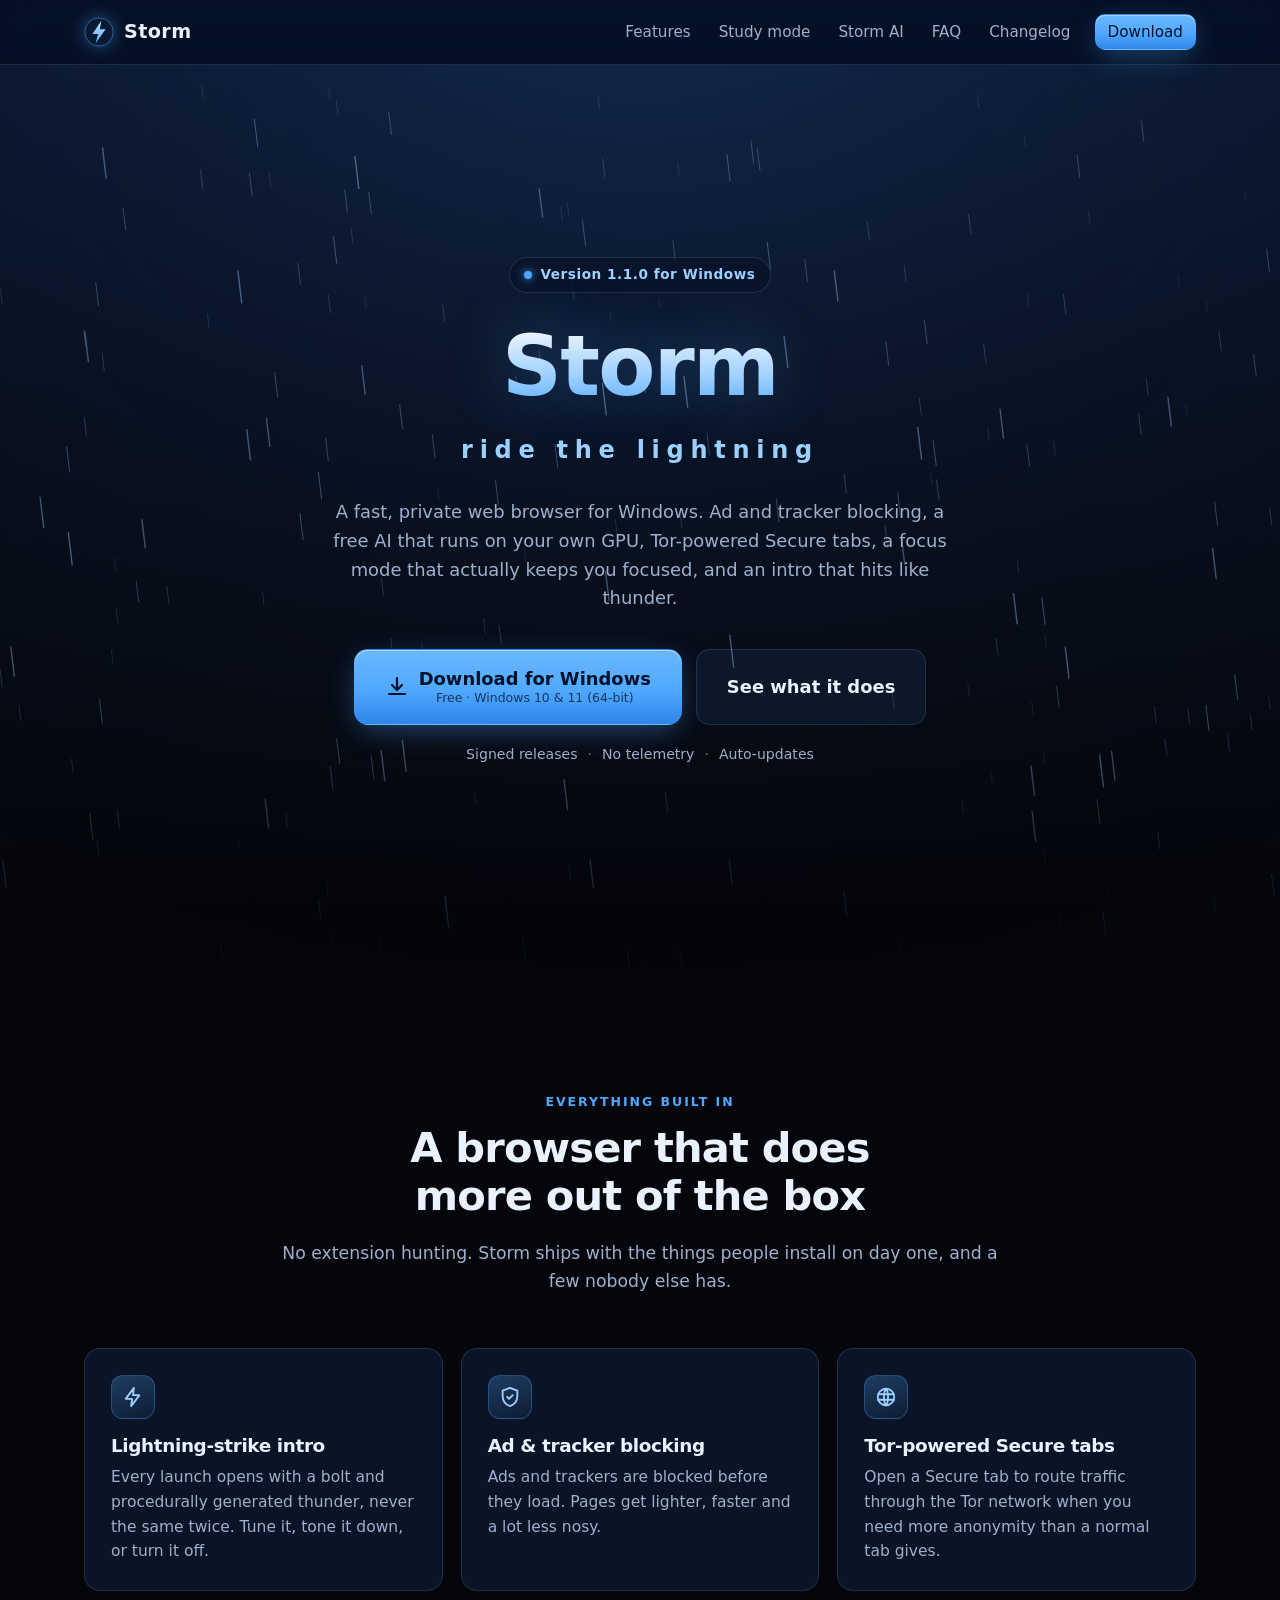
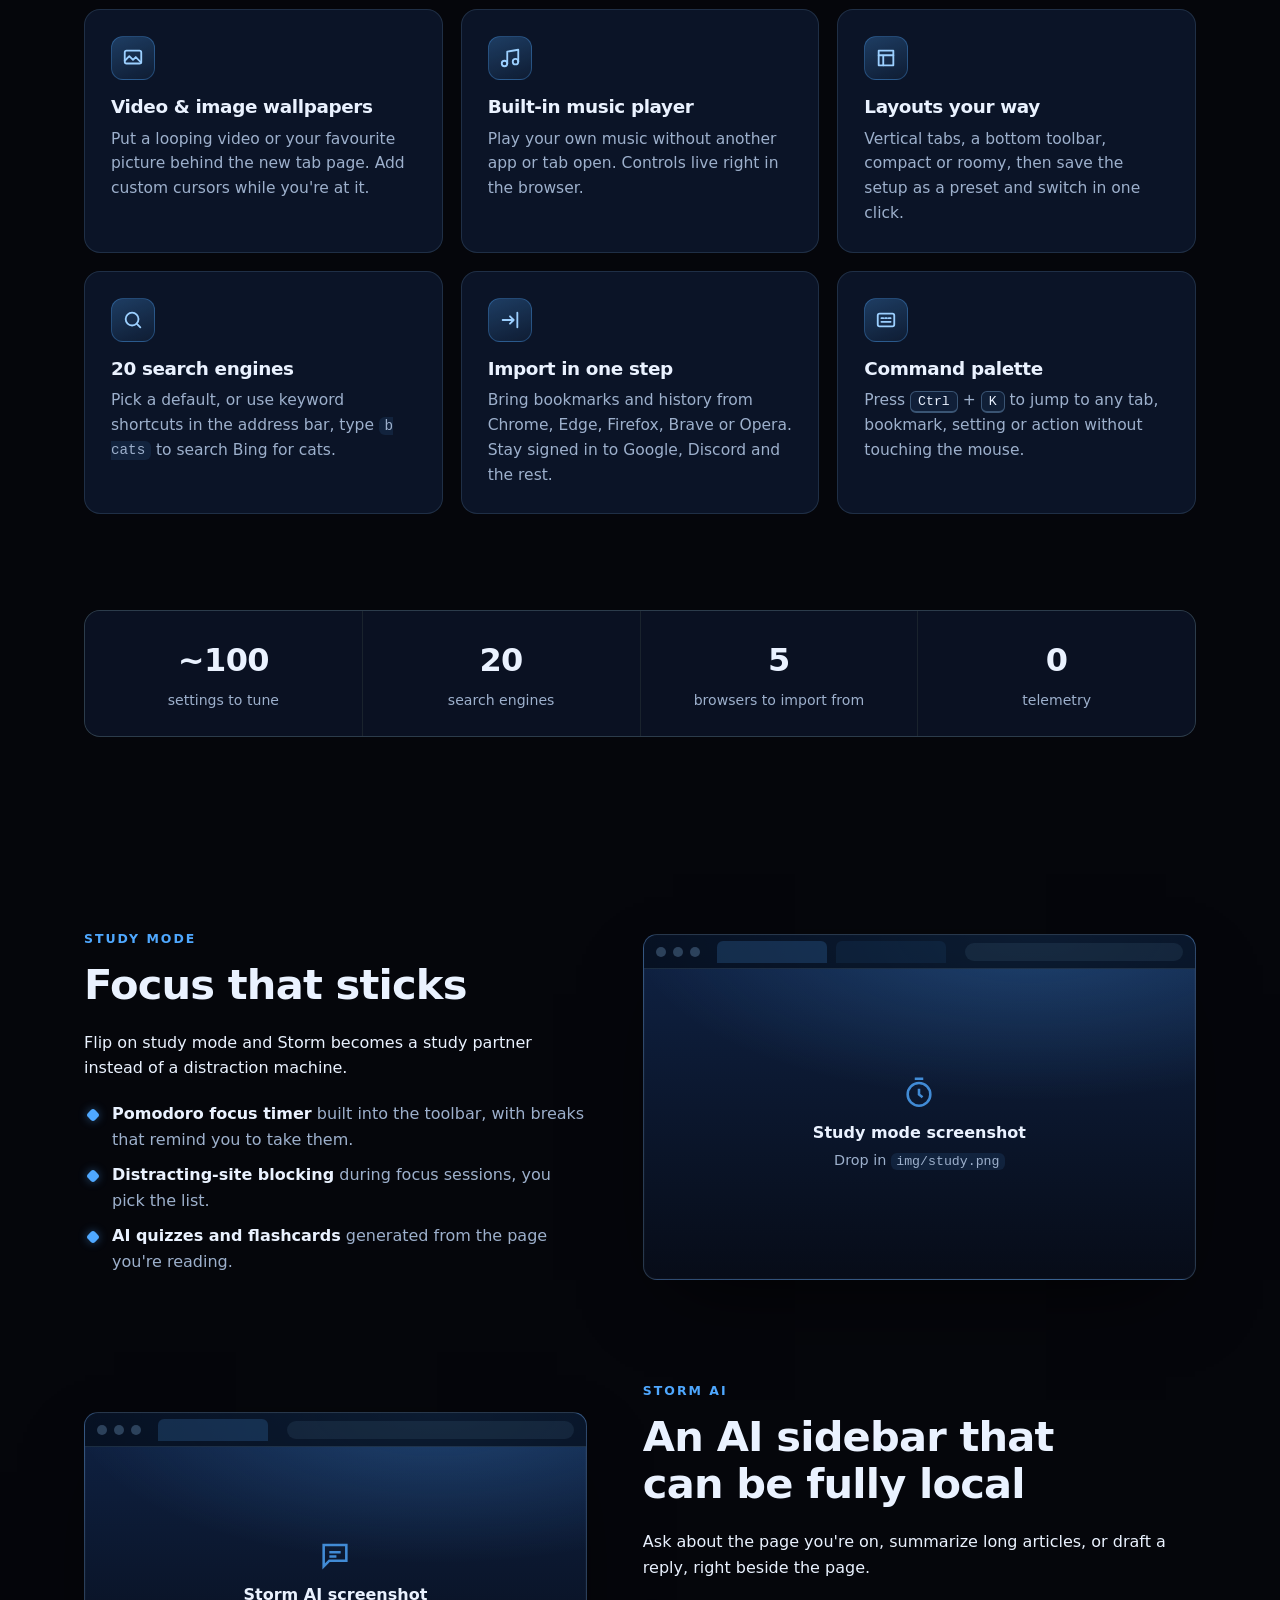
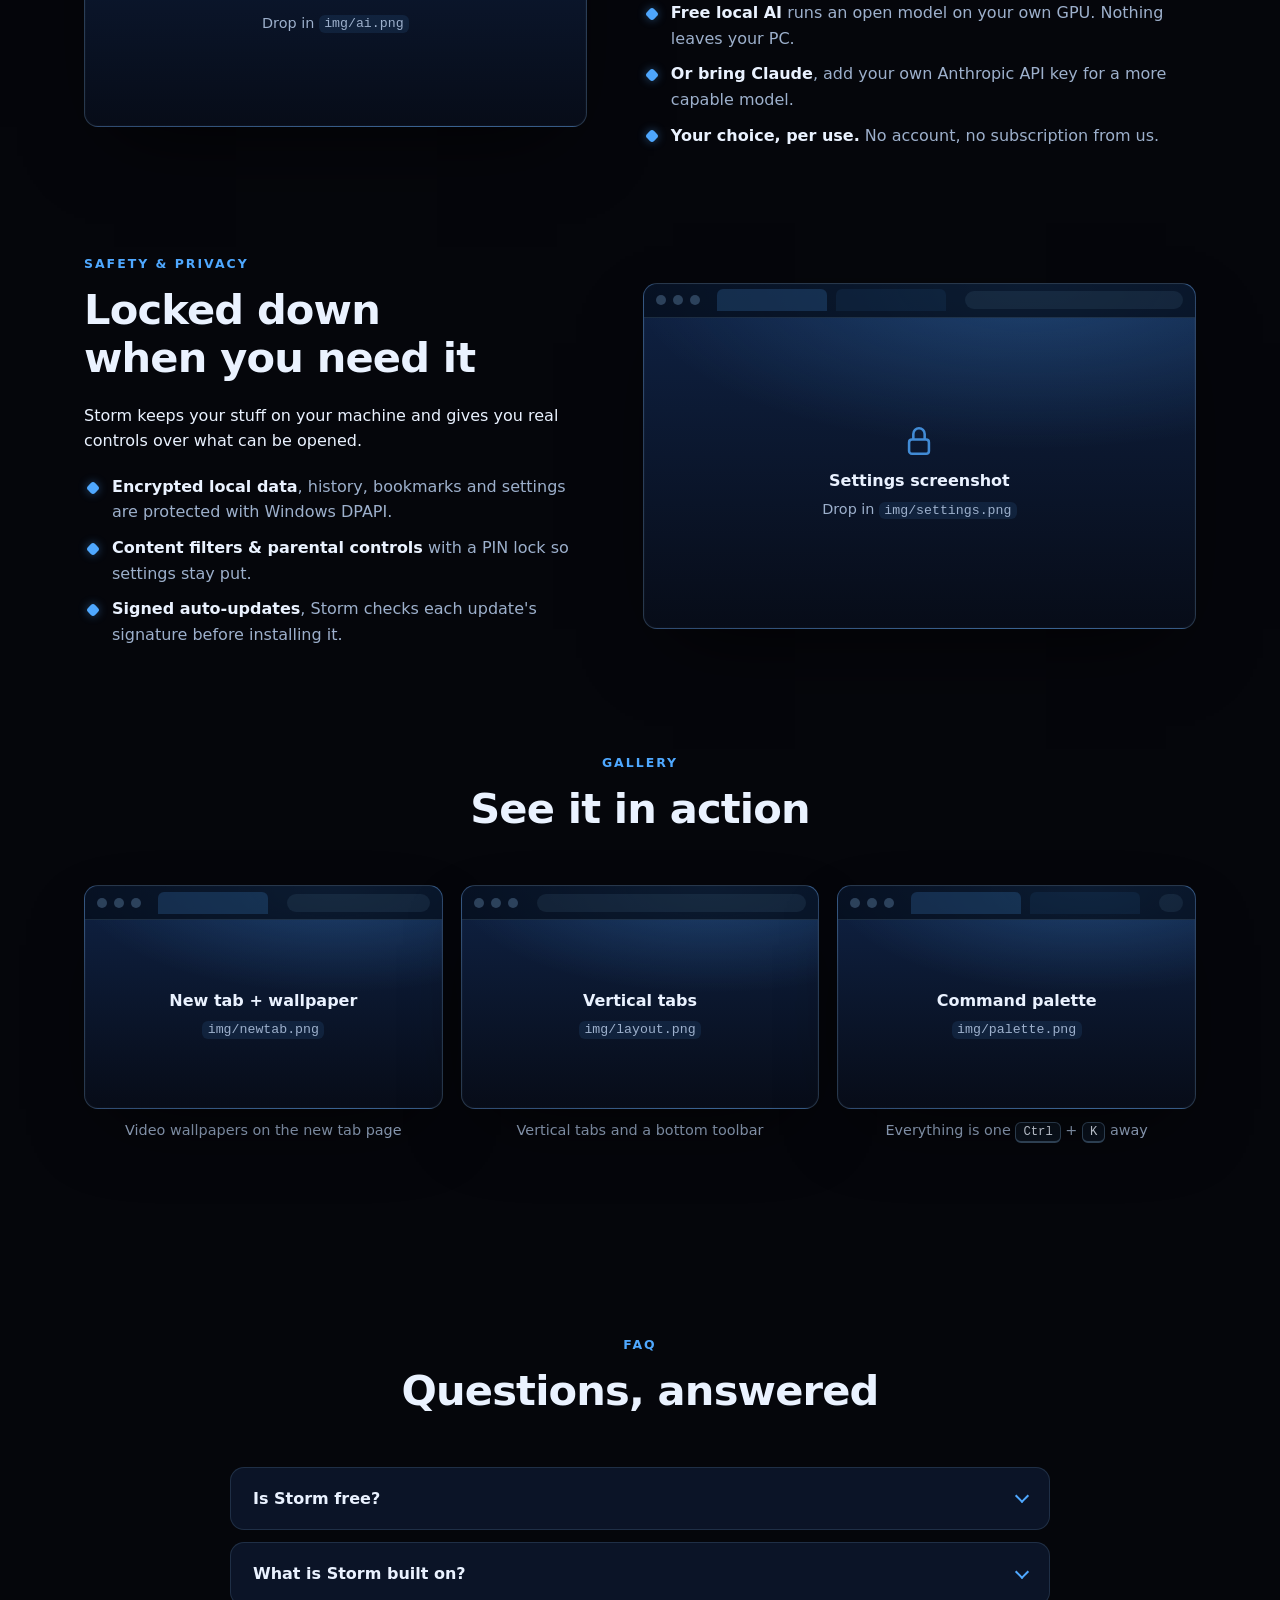
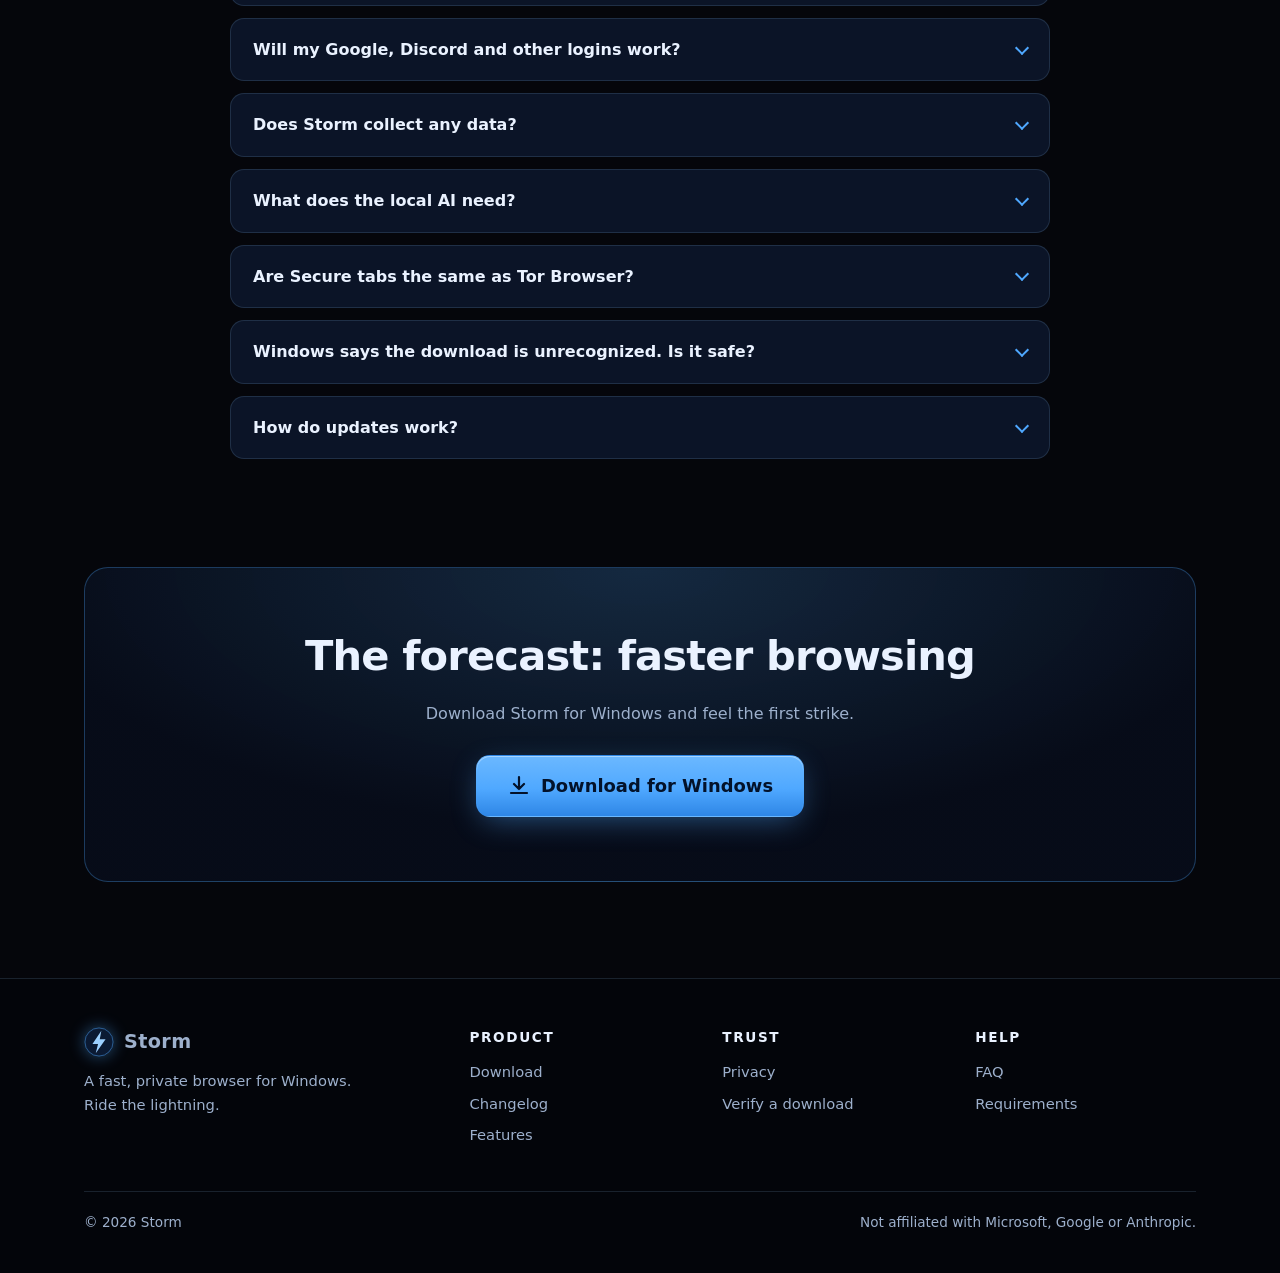
==== index.html @ b395bfc3 "Storm website, trailer and v1.1.0 update manifest" ====
<!doctype html>
<html lang="en">
<head>
  <meta charset="utf-8">
  <meta name="viewport" content="width=device-width, initial-scale=1">
  <title>Storm: ride the lightning</title>
  <meta name="description" content="Storm is a fast, private Windows web browser with built-in ad blocking, a local AI sidebar, study mode, Tor-powered Secure tabs and a lightning-strike intro.">
  <meta name="theme-color" content="#0B1A33">
  <meta property="og:title" content="Storm: ride the lightning">
  <meta property="og:description" content="A fast, private browser for Windows with ad blocking, local AI, study mode and Tor Secure tabs.">
  <meta property="og:type" content="website">
  <link rel="icon" href="favicon.svg" type="image/svg+xml">
  <link rel="stylesheet" href="style.css">
  <script src="config.js"></script>
  <script src="storm.js" defer></script>
</head>
<body>
<a class="skip" href="#main">Skip to content</a>

<header class="site-header">
  <div class="wrap">
    <a class="brand" href="index.html" aria-label="Storm home">
      <svg viewBox="0 0 32 32" aria-hidden="true"><defs><linearGradient id="lg" x1="0" y1="0" x2="0" y2="1"><stop offset="0" stop-color="#CFE8FF"/><stop offset="1" stop-color="#4FA8FF"/></linearGradient></defs><circle cx="16" cy="16" r="15" fill="#0B1A33" stroke="#4FA8FF" stroke-opacity=".5"/><path d="M18.5 4 9 18h6l-2.5 10L23 13h-6.2z" fill="url(#lg)"/></svg>
      Storm
    </a>
    <button class="nav-toggle" aria-label="Menu" aria-expanded="false" aria-controls="nav"><span></span></button>
    <nav class="nav" id="nav">
      <a href="#features">Features</a>
      <a href="#study">Study mode</a>
      <a href="#ai">Storm AI</a>
      <a href="#faq">FAQ</a>
      <a href="changelog.html">Changelog</a>
      <a class="btn btn-primary btn-sm" href="download.html">Download</a>
    </nav>
  </div>
</header>

<main id="main">
  <section class="hero" aria-labelledby="hero-title">
    <canvas id="sky" aria-hidden="true"></canvas>
    <div class="wrap hero-inner">
      <span class="eyebrow"><span class="dot"></span><span>Version <span data-version></span> for Windows</span></span>
      <h1 id="hero-title"><span class="bolt-text">Storm</span></h1>
      <p class="tagline">ride the lightning</p>
      <p class="lede">A fast, private web browser for Windows. Ad and tracker blocking, a free AI that runs on your own GPU, Tor-powered Secure tabs, a focus mode that actually keeps you focused, and an intro that hits like thunder.</p>
      <div class="hero-cta">
        <a class="btn btn-primary btn-lg" data-download href="download.html">
          <svg viewBox="0 0 24 24" fill="none" stroke="currentColor" stroke-width="2.2" stroke-linecap="round" stroke-linejoin="round" aria-hidden="true"><path d="M12 3v12m0 0 5-5m-5 5-5-5M4 19h16"/></svg>
          <span>Download for Windows<span class="btn-sub">Free · Windows 10 &amp; 11 (64-bit)</span></span>
        </a>
        <a class="btn btn-lg" href="#features">See what it does</a>
      </div>
      <p class="hero-meta"><span>Signed releases</span><span>No telemetry</span><span>Auto-updates</span></p>
    </div>
  </section>

  <section id="features" aria-labelledby="f-title">
    <div class="wrap">
      <div class="section-head reveal">
        <span class="kicker">Everything built in</span>
        <h2 id="f-title">A browser that does more out of the box</h2>
        <p>No extension hunting. Storm ships with the things people install on day one, and a few nobody else has.</p>
      </div>
      <div class="grid grid-3">
        <article class="card reveal">
          <div class="icon"><svg viewBox="0 0 24 24" fill="none" stroke="currentColor" stroke-width="2" stroke-linecap="round" stroke-linejoin="round"><path d="M13 2 4 14h7l-1 8 9-12h-7z"/></svg></div>
          <h3>Lightning-strike intro</h3>
          <p>Every launch opens with a bolt and procedurally generated thunder, never the same twice. Tune it, tone it down, or turn it off.</p>
        </article>
        <article class="card reveal">
          <div class="icon"><svg viewBox="0 0 24 24" fill="none" stroke="currentColor" stroke-width="2" stroke-linecap="round" stroke-linejoin="round"><path d="M12 2 4 5v6c0 5 3.4 9.3 8 11 4.6-1.7 8-6 8-11V5z"/><path d="m9 12 2 2 4-4"/></svg></div>
          <h3>Ad &amp; tracker blocking</h3>
          <p>Ads and trackers are blocked before they load. Pages get lighter, faster and a lot less nosy.</p>
        </article>
        <article class="card reveal">
          <div class="icon"><svg viewBox="0 0 24 24" fill="none" stroke="currentColor" stroke-width="2" stroke-linecap="round" stroke-linejoin="round"><circle cx="12" cy="12" r="9"/><path d="M12 3c3 3.2 3 14.8 0 18M12 3c-3 3.2-3 14.8 0 18M3.5 9h17M3.5 15h17"/></svg></div>
          <h3>Tor-powered Secure tabs</h3>
          <p>Open a Secure tab to route traffic through the Tor network when you need more anonymity than a normal tab gives.</p>
        </article>
        <article class="card reveal">
          <div class="icon"><svg viewBox="0 0 24 24" fill="none" stroke="currentColor" stroke-width="2" stroke-linecap="round" stroke-linejoin="round"><rect x="3" y="4" width="18" height="14" rx="2"/><path d="m3 15 5-5 4 4 3-3 6 6"/></svg></div>
          <h3>Video &amp; image wallpapers</h3>
          <p>Put a looping video or your favourite picture behind the new tab page. Add custom cursors while you're at it.</p>
        </article>
        <article class="card reveal">
          <div class="icon"><svg viewBox="0 0 24 24" fill="none" stroke="currentColor" stroke-width="2" stroke-linecap="round" stroke-linejoin="round"><path d="M9 18V5l12-2v13"/><circle cx="6" cy="18" r="3"/><circle cx="18" cy="16" r="3"/></svg></div>
          <h3>Built-in music player</h3>
          <p>Play your own music without another app or tab open. Controls live right in the browser.</p>
        </article>
        <article class="card reveal">
          <div class="icon"><svg viewBox="0 0 24 24" fill="none" stroke="currentColor" stroke-width="2" stroke-linecap="round" stroke-linejoin="round"><path d="M4 4h16v16H4z"/><path d="M4 9h16M9 9v11"/></svg></div>
          <h3>Layouts your way</h3>
          <p>Vertical tabs, a bottom toolbar, compact or roomy, then save the setup as a preset and switch in one click.</p>
        </article>
        <article class="card reveal">
          <div class="icon"><svg viewBox="0 0 24 24" fill="none" stroke="currentColor" stroke-width="2" stroke-linecap="round" stroke-linejoin="round"><circle cx="11" cy="11" r="7"/><path d="m20 20-3.5-3.5"/></svg></div>
          <h3>20 search engines</h3>
          <p>Pick a default, or use keyword shortcuts in the address bar, type <code>b cats</code> to search Bing for cats.</p>
        </article>
        <article class="card reveal">
          <div class="icon"><svg viewBox="0 0 24 24" fill="none" stroke="currentColor" stroke-width="2" stroke-linecap="round" stroke-linejoin="round"><path d="M4 12h12m0 0-4-4m4 4-4 4"/><path d="M20 4v16"/></svg></div>
          <h3>Import in one step</h3>
          <p>Bring bookmarks and history from Chrome, Edge, Firefox, Brave or Opera. Stay signed in to Google, Discord and the rest.</p>
        </article>
        <article class="card reveal">
          <div class="icon"><svg viewBox="0 0 24 24" fill="none" stroke="currentColor" stroke-width="2" stroke-linecap="round" stroke-linejoin="round"><rect x="3" y="5" width="18" height="14" rx="2"/><path d="M7 10h2M11 10h2M15 10h2M7 14h10"/></svg></div>
          <h3>Command palette</h3>
          <p>Press <kbd>Ctrl</kbd> + <kbd>K</kbd> to jump to any tab, bookmark, setting or action without touching the mouse.</p>
        </article>
      </div>
    </div>
  </section>

  <section aria-label="Storm at a glance" style="padding-top:0">
    <div class="wrap">
      <div class="stats reveal">
        <div><b>~100</b><span>settings to tune</span></div>
        <div><b>20</b><span>search engines</span></div>
        <div><b>5</b><span>browsers to import from</span></div>
        <div><b>0</b><span>telemetry</span></div>
      </div>
    </div>
  </section>

  <section id="study" aria-labelledby="s-title">
    <div class="wrap">
      <div class="spot reveal">
        <div class="spot-text">
          <span class="kicker">Study mode</span>
          <h2 id="s-title">Focus that sticks</h2>
          <p>Flip on study mode and Storm becomes a study partner instead of a distraction machine.</p>
          <ul>
            <li><strong>Pomodoro focus timer</strong> built into the toolbar, with breaks that remind you to take them.</li>
            <li><strong>Distracting-site blocking</strong> during focus sessions, you pick the list.</li>
            <li><strong>AI quizzes and flashcards</strong> generated from the page you're reading.</li>
          </ul>
        </div>
        <div class="shot" role="img" aria-label="Screenshot placeholder: study mode">
          <div class="chrome"><i></i><i></i><i></i><span class="tab"></span><span class="tab"></span><span class="url"></span></div>
          <div class="label"><div><svg viewBox="0 0 24 24" fill="none" stroke="currentColor" stroke-width="1.8"><circle cx="12" cy="13" r="8"/><path d="M12 9v4l2.5 2M9 2h6"/></svg><strong>Study mode screenshot</strong>Drop in <code>img/study.png</code></div></div>
        </div>
      </div>

      <div class="spot flip reveal" id="ai">
        <div class="spot-text">
          <span class="kicker">Storm AI</span>
          <h2>An AI sidebar that can be fully local</h2>
          <p>Ask about the page you're on, summarize long articles, or draft a reply, right beside the page.</p>
          <ul>
            <li><strong>Free local AI</strong> runs an open model on your own GPU. Nothing leaves your PC.</li>
            <li><strong>Or bring Claude</strong>, add your own Anthropic API key for a more capable model.</li>
            <li><strong>Your choice, per use.</strong> No account, no subscription from us.</li>
          </ul>
        </div>
        <div class="shot" role="img" aria-label="Screenshot placeholder: Storm AI sidebar">
          <div class="chrome"><i></i><i></i><i></i><span class="tab"></span><span class="url"></span></div>
          <div class="label"><div><svg viewBox="0 0 24 24" fill="none" stroke="currentColor" stroke-width="1.8"><path d="M4 5h16v11H8l-4 4z"/><path d="M8 10h8M8 13h5"/></svg><strong>Storm AI screenshot</strong>Drop in <code>img/ai.png</code></div></div>
        </div>
      </div>

      <div class="spot reveal">
        <div class="spot-text">
          <span class="kicker">Safety &amp; privacy</span>
          <h2>Locked down when you need it</h2>
          <p>Storm keeps your stuff on your machine and gives you real controls over what can be opened.</p>
          <ul>
            <li><strong>Encrypted local data</strong>, history, bookmarks and settings are protected with Windows DPAPI.</li>
            <li><strong>Content filters &amp; parental controls</strong> with a PIN lock so settings stay put.</li>
            <li><strong>Signed auto-updates</strong>, Storm checks each update's signature before installing it.</li>
          </ul>
        </div>
        <div class="shot" role="img" aria-label="Screenshot placeholder: settings">
          <div class="chrome"><i></i><i></i><i></i><span class="tab"></span><span class="tab"></span><span class="url"></span></div>
          <div class="label"><div><svg viewBox="0 0 24 24" fill="none" stroke="currentColor" stroke-width="1.8"><rect x="5" y="11" width="14" height="10" rx="2"/><path d="M8 11V7a4 4 0 0 1 8 0v4"/></svg><strong>Settings screenshot</strong>Drop in <code>img/settings.png</code></div></div>
        </div>
      </div>
    </div>
  </section>

  <section id="screenshots" aria-labelledby="g-title" style="padding-top:0">
    <div class="wrap">
      <div class="section-head reveal">
        <span class="kicker">Gallery</span>
        <h2 id="g-title">See it in action</h2>
      </div>
      <div class="gallery reveal">
        <figure>
          <div class="shot" role="img" aria-label="Screenshot placeholder: new tab with wallpaper"><div class="chrome"><i></i><i></i><i></i><span class="tab"></span><span class="url"></span></div><div class="label"><div><strong>New tab + wallpaper</strong><code>img/newtab.png</code></div></div></div>
          <figcaption>Video wallpapers on the new tab page</figcaption>
        </figure>
        <figure>
          <div class="shot" role="img" aria-label="Screenshot placeholder: vertical tabs layout"><div class="chrome"><i></i><i></i><i></i><span class="url"></span></div><div class="label"><div><strong>Vertical tabs</strong><code>img/layout.png</code></div></div></div>
          <figcaption>Vertical tabs and a bottom toolbar</figcaption>
        </figure>
        <figure>
          <div class="shot" role="img" aria-label="Screenshot placeholder: command palette"><div class="chrome"><i></i><i></i><i></i><span class="tab"></span><span class="tab"></span><span class="url"></span></div><div class="label"><div><strong>Command palette</strong><code>img/palette.png</code></div></div></div>
          <figcaption>Everything is one <kbd>Ctrl</kbd> + <kbd>K</kbd> away</figcaption>
        </figure>
      </div>
    </div>
  </section>

  <section id="faq" aria-labelledby="q-title">
    <div class="wrap">
      <div class="section-head reveal">
        <span class="kicker">FAQ</span>
        <h2 id="q-title">Questions, answered</h2>
      </div>
      <div class="faq">
        <details>
          <summary>Is Storm free?</summary>
          <div><p>Yes. Storm is free to download and use. The local AI is free too. If you choose to use Claude in the AI sidebar, you add your own Anthropic API key and Anthropic bills you directly for what you use.</p></div>
        </details>
        <details>
          <summary>What is Storm built on?</summary>
          <div><p>Storm uses Microsoft Edge WebView2, the same Chromium engine as Edge, so websites work the way you expect. The browser around it (tabs, AI, study mode, blocking, layouts) is Storm's own.</p></div>
        </details>
        <details>
          <summary>Will my Google, Discord and other logins work?</summary>
          <div><p>Yes. Storm keeps you signed in between sessions like any modern browser. You can also import bookmarks and history from Chrome, Edge, Firefox, Brave or Opera on first run.</p></div>
        </details>
        <details>
          <summary>Does Storm collect any data?</summary>
          <div><p>No telemetry. Your history, bookmarks and settings stay on your PC, encrypted with Windows DPAPI. Read the full <a href="privacy.html">privacy page</a> for exactly what goes where.</p></div>
        </details>
        <details>
          <summary>What does the local AI need?</summary>
          <div><p>A reasonably modern graphics card. The local model runs on your GPU, so a stronger GPU means faster answers. No GPU? You can use Claude with your own API key instead, or just leave the AI off.</p></div>
        </details>
        <details>
          <summary>Are Secure tabs the same as Tor Browser?</summary>
          <div><p>Secure tabs route traffic through the Tor network, which hides your IP address from the sites you visit. They're a convenient extra layer, not a replacement for Tor Browser's full hardening if you face serious threats.</p></div>
        </details>
        <details>
          <summary>Windows says the download is unrecognized. Is it safe?</summary>
          <div><p>Releases are signed. New software can still trigger a SmartScreen notice until it builds reputation. You can check the file's SHA-256 checksum against the one on the <a href="download.html">download page</a> before running it.</p></div>
        </details>
        <details>
          <summary>How do updates work?</summary>
          <div><p>Storm checks for updates on its own, verifies the update's signature, and installs it. See what changed on the <a href="changelog.html">changelog</a>.</p></div>
        </details>
      </div>
    </div>
  </section>

  <section aria-label="Download Storm" style="padding-top:0">
    <div class="wrap">
      <div class="cta-band reveal">
        <h2>The forecast: faster browsing</h2>
        <p>Download Storm for Windows and feel the first strike.</p>
        <a class="btn btn-primary btn-lg" data-download href="download.html">
          <svg viewBox="0 0 24 24" fill="none" stroke="currentColor" stroke-width="2.2" stroke-linecap="round" stroke-linejoin="round" aria-hidden="true"><path d="M12 3v12m0 0 5-5m-5 5-5-5M4 19h16"/></svg>
          Download for Windows
        </a>
      </div>
    </div>
  </section>
</main>

<footer class="site-footer">
  <div class="wrap">
    <div class="foot-grid">
      <div>
        <a class="brand" href="index.html"><svg viewBox="0 0 32 32" aria-hidden="true"><circle cx="16" cy="16" r="15" fill="#0B1A33" stroke="#4FA8FF" stroke-opacity=".5"/><path d="M18.5 4 9 18h6l-2.5 10L23 13h-6.2z" fill="#9CD0FF"/></svg>Storm</a>
        <p style="margin-top:12px">A fast, private browser for Windows.<br>Ride the lightning.</p>
      </div>
      <div><h4>Product</h4><ul><li><a href="download.html">Download</a></li><li><a href="changelog.html">Changelog</a></li><li><a href="index.html#features">Features</a></li></ul></div>
      <div><h4>Trust</h4><ul><li><a href="privacy.html">Privacy</a></li><li><a href="download.html#verify">Verify a download</a></li></ul></div>
      <div><h4>Help</h4><ul><li><a href="index.html#faq">FAQ</a></li><li><a href="download.html#requirements">Requirements</a></li></ul></div>
    </div>
    <div class="foot-bottom"><span>© <span id="year">2026</span> Storm</span><span>Not affiliated with Microsoft, Google or Anthropic.</span></div>
  </div>
</footer>
</body>
</html>
---- style.css ----
/* Storm — release site styles */
:root {
  --accent: #4FA8FF;
  --accent-2: #9CD0FF;
  --accent-glow: rgba(79, 168, 255, 0.45);
  --bg-top: #0B1A33;
  --bg-bottom: #05060B;
  --text: #EAF2FF;
  --muted: #9DB0CC;
  --line: rgba(156, 208, 255, 0.14);
  --card: rgba(18, 34, 64, 0.55);
  --card-hover: rgba(26, 48, 88, 0.7);
  --radius: 16px;
  --maxw: 1160px;
  --font: "Inter", system-ui, -apple-system, "Segoe UI", Roboto, sans-serif;
  --mono: ui-monospace, "Cascadia Code", Consolas, monospace;
  color-scheme: dark;
}

*, *::before, *::after { box-sizing: border-box; }

html { scroll-behavior: smooth; }

body {
  margin: 0;
  min-height: 100vh;
  font-family: var(--font);
  font-size: 16px;
  line-height: 1.6;
  color: var(--text);
  background: var(--bg-bottom);
  background-image: linear-gradient(180deg, var(--bg-top) 0%, #08101F 45%, var(--bg-bottom) 100%);
  background-attachment: fixed;
  overflow-x: hidden;
  -webkit-font-smoothing: antialiased;
}

img, svg, canvas { max-width: 100%; display: block; }
a { color: var(--accent); text-decoration: none; }
a:hover { color: var(--accent-2); text-decoration: underline; }
h1, h2, h3 { line-height: 1.15; margin: 0 0 .5em; letter-spacing: -0.02em; text-wrap: balance; }
[id] { scroll-margin-top: 80px; }
h1 { font-size: clamp(2.6rem, 7vw, 5.2rem); font-weight: 800; }
h2 { font-size: clamp(1.8rem, 4vw, 2.6rem); font-weight: 750; }
h3 { font-size: 1.15rem; font-weight: 650; }
p { margin: 0 0 1em; }
code, .mono { font-family: var(--mono); font-size: .92em; }
code { background: rgba(79,168,255,.1); padding: .1em .4em; border-radius: 6px; }

.wrap { width: 100%; max-width: var(--maxw); margin: 0 auto; padding: 0 24px; }
@media (max-width: 600px) { .wrap { padding: 0 16px; } }

.skip { position: absolute; left: -999px; top: 8px; background: var(--accent); color: #031023; padding: 8px 14px; border-radius: 8px; z-index: 100; }
.skip:focus { left: 8px; }

:focus-visible { outline: 2px solid var(--accent); outline-offset: 3px; border-radius: 6px; }

/* ---------- Header ---------- */
.site-header {
  position: sticky; top: 0; z-index: 50;
  backdrop-filter: blur(14px) saturate(140%);
  -webkit-backdrop-filter: blur(14px) saturate(140%);
  background: rgba(6, 12, 26, 0.62);
  border-bottom: 1px solid var(--line);
}
.site-header .wrap { display: flex; align-items: center; gap: 24px; height: 64px; }
.brand { display: flex; align-items: center; gap: 10px; color: var(--text); font-weight: 800; font-size: 1.2rem; letter-spacing: .02em; }
.brand:hover { text-decoration: none; color: var(--text); }
.brand svg { width: 30px; height: 30px; filter: drop-shadow(0 0 8px var(--accent-glow)); }
.nav { display: flex; gap: 4px; margin-left: auto; align-items: center; }
.nav a { color: var(--muted); padding: 8px 12px; border-radius: 10px; font-weight: 500; font-size: .95rem; }
.nav a:hover, .nav a[aria-current="page"] { color: var(--text); background: rgba(79,168,255,.1); text-decoration: none; }
.nav .btn { margin-left: 8px; }
.nav a.btn-primary, .nav a.btn-primary:hover, .nav a.btn-primary[aria-current] { color: #03122A; background: linear-gradient(180deg, #6BB8FF, var(--accent) 55%, #2E86E6); }
.nav a.btn-primary:hover { background: linear-gradient(180deg, #84C5FF, #5AB0FF 55%, #3A90EE); }
.nav-toggle { display: none; margin-left: auto; background: none; border: 1px solid var(--line); color: var(--text); border-radius: 10px; width: 42px; height: 42px; cursor: pointer; }
.nav-toggle span, .nav-toggle span::before, .nav-toggle span::after { display: block; width: 18px; height: 2px; background: currentColor; margin: 0 auto; position: relative; border-radius: 2px; }
.nav-toggle span::before, .nav-toggle span::after { content: ""; position: absolute; left: 0; }
.nav-toggle span::before { top: -6px; }
.nav-toggle span::after { top: 6px; }

@media (max-width: 820px) {
  .nav-toggle { display: block; }
  .nav {
    position: absolute; top: 64px; left: 0; right: 0;
    flex-direction: column; align-items: stretch; gap: 2px;
    padding: 12px 16px 18px;
    background: #060C1A;
    box-shadow: 0 20px 40px rgba(0,0,0,.5);
    border-bottom: 1px solid var(--line);
    display: none;
  }
  .nav.open { display: flex; }
  .nav a { padding: 12px; }
  .nav .btn { margin: 8px 0 0; justify-content: center; }
}

/* ---------- Buttons ---------- */
.btn {
  display: inline-flex; align-items: center; gap: 10px;
  padding: 12px 20px; border-radius: 12px;
  font-weight: 650; font-size: 1rem; line-height: 1.2;
  border: 1px solid var(--line); color: var(--text);
  background: rgba(79,168,255,.08);
  cursor: pointer; transition: transform .15s ease, box-shadow .2s ease, background .2s ease;
}
.btn:hover { text-decoration: none; color: var(--text); background: rgba(79,168,255,.16); transform: translateY(-1px); }
.btn-primary {
  background: linear-gradient(180deg, #6BB8FF, var(--accent) 55%, #2E86E6);
  color: #03122A; border-color: transparent;
  box-shadow: 0 8px 30px -6px var(--accent-glow), inset 0 1px 0 rgba(255,255,255,.4);
}
.btn-primary:hover { color: #03122A; background: linear-gradient(180deg, #84C5FF, #5AB0FF 55%, #3A90EE); box-shadow: 0 12px 40px -6px rgba(79,168,255,.65), inset 0 1px 0 rgba(255,255,255,.5); }
.btn-lg { padding: 18px 30px; font-size: 1.12rem; border-radius: 14px; }
.btn-sm { padding: 8px 14px; font-size: .9rem; border-radius: 10px; }
.btn svg { width: 20px; height: 20px; flex: none; }
.btn-lg svg { width: 24px; height: 24px; }
.btn-sub { display: block; font-weight: 500; font-size: .78rem; opacity: .75; margin-top: 2px; }

/* ---------- Hero ---------- */
.hero { position: relative; min-height: min(92vh, 860px); display: flex; align-items: center; overflow: hidden; isolation: isolate; }
.hero canvas#sky { position: absolute; inset: 0; width: 100%; height: 100%; z-index: -1; -webkit-mask-image: linear-gradient(180deg, #000 70%, transparent); mask-image: linear-gradient(180deg, #000 70%, transparent); }
.hero::after { content: ""; position: absolute; inset: auto 0 0 0; height: 200px; background: linear-gradient(180deg, transparent, var(--bg-bottom) 95%); z-index: -1; pointer-events: none; opacity: .0; }
.hero-inner { padding: 96px 0 120px; text-align: center; }
.eyebrow { display: inline-flex; align-items: center; gap: 8px; padding: 6px 14px; border-radius: 999px; border: 1px solid var(--line); background: rgba(8, 18, 38, .6); color: var(--accent-2); font-size: .85rem; font-weight: 600; letter-spacing: .04em; margin-bottom: 26px; }
.eyebrow .dot { width: 8px; height: 8px; border-radius: 50%; background: var(--accent); box-shadow: 0 0 10px var(--accent); }
.hero h1 { margin-bottom: .2em; text-shadow: 0 0 60px rgba(79,168,255,.35); }
.hero h1 .bolt-text { background: linear-gradient(180deg, #FFFFFF 10%, #A9D6FF 60%, var(--accent)); -webkit-background-clip: text; background-clip: text; color: transparent; }
.tagline { font-size: clamp(1.1rem, 2.6vw, 1.5rem); color: var(--accent-2); font-weight: 600; letter-spacing: .28em; text-transform: lowercase; margin-bottom: 1.2em; }
.hero .lede { max-width: 640px; margin: 0 auto 36px; color: var(--muted); font-size: 1.12rem; }
.hero-cta { display: flex; gap: 14px; justify-content: center; flex-wrap: wrap; }
.hero-meta { margin-top: 18px; font-size: .88rem; color: var(--muted); }
.hero-meta span + span::before { content: "·"; margin: 0 10px; opacity: .6; }

/* ---------- Sections ---------- */
section { padding: 96px 0; position: relative; }
@media (max-width: 600px) { section { padding: 64px 0; } }
.section-head { max-width: 720px; margin: 0 auto 52px; text-align: center; }
.section-head p { color: var(--muted); font-size: 1.08rem; }
.kicker { display: block; color: var(--accent); font-weight: 700; letter-spacing: .16em; text-transform: uppercase; font-size: .78rem; margin-bottom: 12px; }

.grid { display: grid; gap: 18px; }
.grid-3 { grid-template-columns: repeat(3, minmax(0, 1fr)); }
.grid-2 { grid-template-columns: repeat(2, minmax(0, 1fr)); }
@media (max-width: 960px) { .grid-3 { grid-template-columns: repeat(2, minmax(0, 1fr)); } }
@media (max-width: 640px) { .grid-3, .grid-2 { grid-template-columns: 1fr; } }

.card {
  background: var(--card);
  border: 1px solid var(--line);
  border-radius: var(--radius);
  padding: 26px;
  transition: background .2s ease, border-color .2s ease, transform .2s ease;
}
.card:hover { background: var(--card-hover); border-color: rgba(156,208,255,.28); }
.card p { color: var(--muted); margin: 0; font-size: .97rem; }
.card .icon { width: 44px; height: 44px; border-radius: 12px; display: grid; place-items: center; margin-bottom: 16px; background: linear-gradient(160deg, rgba(79,168,255,.28), rgba(79,168,255,.06)); border: 1px solid rgba(79,168,255,.3); color: var(--accent-2); }
.card .icon svg { width: 22px; height: 22px; }

/* Feature spotlight rows */
.spot { display: grid; grid-template-columns: 1fr 1.1fr; gap: 56px; align-items: center; margin-bottom: 96px; }
.spot:last-child { margin-bottom: 0; }
.spot.flip .spot-text { order: 2; }
.spot-text ul { list-style: none; padding: 0; margin: 20px 0 0; }
.spot-text li { position: relative; padding-left: 28px; margin-bottom: 10px; color: var(--muted); }
.spot-text li::before { content: ""; position: absolute; left: 4px; top: .55em; width: 10px; height: 10px; border-radius: 3px; transform: rotate(45deg); background: var(--accent); box-shadow: 0 0 10px var(--accent-glow); }
.spot-text li strong { color: var(--text); font-weight: 600; }
@media (max-width: 860px) {
  .spot { grid-template-columns: 1fr; gap: 28px; margin-bottom: 72px; }
  .spot.flip .spot-text { order: 0; }
}

/* Screenshot placeholders */
.shot {
  position: relative; aspect-ratio: 16 / 10; border-radius: 14px; overflow: hidden;
  border: 1px solid rgba(156,208,255,.22);
  background:
    radial-gradient(120% 80% at 70% 0%, rgba(79,168,255,.25), transparent 60%),
    linear-gradient(180deg, #0F2244, #070C18);
  box-shadow: 0 30px 80px -30px rgba(0,0,0,.8), 0 0 0 1px rgba(255,255,255,.02) inset;
}
.shot .chrome { height: 34px; display: flex; align-items: center; gap: 7px; padding: 0 12px; background: rgba(4,10,22,.7); border-bottom: 1px solid var(--line); }
.shot .chrome i { width: 10px; height: 10px; border-radius: 50%; background: rgba(156,208,255,.25); }
.shot .chrome .tab { margin-left: 10px; height: 22px; width: 110px; border-radius: 6px 6px 0 0; background: rgba(79,168,255,.18); }
.shot .chrome .tab + .tab { margin-left: 2px; background: rgba(79,168,255,.07); }
.shot .chrome .url { flex: 1; margin-left: 12px; height: 18px; border-radius: 9px; background: rgba(156,208,255,.08); }
.shot .label { position: absolute; inset: 34px 0 0; display: grid; place-items: center; text-align: center; color: var(--muted); font-size: .9rem; padding: 16px; }
.shot .label strong { display: block; color: var(--text); font-size: 1rem; margin-bottom: 4px; }
.shot .label svg { width: 34px; height: 34px; margin: 0 auto 10px; color: var(--accent); opacity: .8; }
.gallery { display: grid; grid-template-columns: repeat(3, minmax(0, 1fr)); gap: 18px; }
.gallery figure { margin: 0; }
.gallery figcaption { margin-top: 10px; font-size: .9rem; color: var(--muted); text-align: center; }
@media (max-width: 860px) { .gallery { grid-template-columns: 1fr; } }

/* Stats strip */
.stats { display: grid; grid-template-columns: repeat(4, minmax(0,1fr)); gap: 1px; background: var(--line); border: 1px solid var(--line); border-radius: var(--radius); overflow: hidden; }
.stats div { background: rgba(8, 16, 34, .9); padding: 24px 18px; text-align: center; }
.stats b { display: block; font-size: 2rem; font-weight: 800; color: var(--text); letter-spacing: -0.02em; }
.stats span { color: var(--muted); font-size: .88rem; }
@media (max-width: 640px) { .stats { grid-template-columns: repeat(2, minmax(0,1fr)); } }

/* Keyboard chip */
kbd { font-family: var(--mono); font-size: .85em; padding: 2px 7px; border-radius: 6px; border: 1px solid rgba(156,208,255,.3); border-bottom-width: 2px; background: rgba(79,168,255,.08); color: var(--text); white-space: nowrap; }

/* FAQ */
.faq { max-width: 820px; margin: 0 auto; }
.faq details { border: 1px solid var(--line); border-radius: 14px; background: var(--card); margin-bottom: 12px; overflow: hidden; }
.faq summary { cursor: pointer; list-style: none; padding: 18px 54px 18px 22px; font-weight: 600; position: relative; }
.faq summary::-webkit-details-marker { display: none; }
.faq summary::after { content: ""; position: absolute; right: 22px; top: 50%; width: 10px; height: 10px; border-right: 2px solid var(--accent); border-bottom: 2px solid var(--accent); transform: translateY(-70%) rotate(45deg); transition: transform .2s ease; }
.faq details[open] summary::after { transform: translateY(-30%) rotate(-135deg); }
.faq details > div { padding: 0 22px 18px; color: var(--muted); }
.faq details > div p:last-child { margin: 0; }

/* CTA band */
.cta-band { text-align: center; border: 1px solid rgba(79,168,255,.3); border-radius: 24px; padding: 64px 24px; background: radial-gradient(80% 120% at 50% 0%, rgba(79,168,255,.22), rgba(8,16,34,.6) 70%); }
.cta-band p { color: var(--muted); max-width: 560px; margin: 0 auto 28px; }
@media (max-width: 600px) { .cta-band { padding: 44px 18px; } }

/* ---------- Inner pages ---------- */
.page-hero { padding: 80px 0 40px; text-align: center; position: relative; overflow: hidden; }
.page-hero h1 { font-size: clamp(2.2rem, 5.5vw, 3.6rem); }
.page-hero p { color: var(--muted); max-width: 640px; margin: 0 auto; font-size: 1.1rem; }
.page-hero canvas { position: absolute; inset: 0; width: 100%; height: 100%; z-index: -1; opacity: .7; -webkit-mask-image: linear-gradient(180deg, #000 55%, transparent); mask-image: linear-gradient(180deg, #000 55%, transparent); }
.page-hero { isolation: isolate; }
.content { padding: 40px 0 96px; }
.prose { max-width: 760px; margin: 0 auto; }
.prose h2 { font-size: 1.5rem; margin-top: 2.2em; padding-top: .2em; }
.prose h2:first-child { margin-top: 0; }
.prose p, .prose li { color: #C8D6EC; }
.prose ul { padding-left: 1.3em; }
.prose li { margin-bottom: .5em; }
.prose strong { color: var(--text); }
.note { border: 1px solid rgba(79,168,255,.35); background: rgba(79,168,255,.08); border-radius: 14px; padding: 16px 20px; color: #C8D6EC; }
.note strong { color: var(--text); }

.dl-box { max-width: 760px; margin: 0 auto; text-align: center; padding: 44px 28px; border-radius: 22px; border: 1px solid rgba(79,168,255,.3); background: radial-gradient(90% 120% at 50% 0%, rgba(79,168,255,.18), rgba(8,16,34,.7) 70%); }
.dl-box .ver { color: var(--muted); margin-top: 14px; font-size: .92rem; }
@media (max-width: 600px) { .dl-box { padding: 32px 16px; } }

.hash { display: flex; gap: 8px; align-items: stretch; margin-top: 8px; }
.hash code { flex: 1; min-width: 0; display: block; padding: 12px 14px; border-radius: 10px; background: rgba(3,8,18,.8); border: 1px solid var(--line); overflow-wrap: anywhere; word-break: break-all; text-align: left; font-size: .85rem; }

table.req { width: 100%; border-collapse: collapse; border: 1px solid var(--line); border-radius: 14px; overflow: hidden; }
table.req th, table.req td { text-align: left; padding: 14px 18px; border-bottom: 1px solid var(--line); vertical-align: top; }
table.req tr:last-child th, table.req tr:last-child td { border-bottom: 0; }
table.req th { width: 34%; color: var(--text); font-weight: 600; background: rgba(79,168,255,.06); }
table.req td { color: #C8D6EC; }
table.req td small { color: var(--muted); display: block; }
@media (max-width: 560px) {
  table.req, table.req tbody, table.req tr, table.req th, table.req td { display: block; width: 100%; }
  table.req th { border-bottom: 0; padding-bottom: 4px; }
  table.req td { padding-top: 0; }
}

ol.steps { counter-reset: s; list-style: none; padding: 0; }
ol.steps li { counter-increment: s; position: relative; padding-left: 48px; margin-bottom: 18px; }
ol.steps li::before { content: counter(s); position: absolute; left: 0; top: -2px; width: 32px; height: 32px; border-radius: 50%; display: grid; place-items: center; font-weight: 700; color: #03122A; background: var(--accent); }

/* Changelog */
.release { border-left: 2px solid rgba(79,168,255,.35); padding: 0 0 40px 28px; position: relative; }
.release::before { content: ""; position: absolute; left: -8px; top: 6px; width: 14px; height: 14px; border-radius: 50%; background: var(--accent); box-shadow: 0 0 0 4px rgba(79,168,255,.2), 0 0 18px var(--accent); }
.release h2 { margin-top: 0 !important; display: flex; flex-wrap: wrap; align-items: baseline; gap: 12px; }
.release time { font-size: .95rem; font-weight: 500; color: var(--muted); }
.tag { display: inline-block; font-size: .75rem; font-weight: 700; letter-spacing: .06em; text-transform: uppercase; padding: 3px 10px; border-radius: 999px; background: rgba(79,168,255,.15); color: var(--accent-2); border: 1px solid rgba(79,168,255,.3); }
.release h3 { margin-top: 1.4em; color: var(--accent-2); font-size: 1rem; text-transform: uppercase; letter-spacing: .1em; }

/* ---------- Footer ---------- */
.site-footer { border-top: 1px solid var(--line); padding: 48px 0 40px; color: var(--muted); font-size: .92rem; background: rgba(3, 5, 10, .5); }
.foot-grid { display: grid; grid-template-columns: 1.6fr 1fr 1fr 1fr; gap: 32px; }
.foot-grid h4 { color: var(--text); font-size: .85rem; text-transform: uppercase; letter-spacing: .12em; margin: 0 0 12px; }
.foot-grid ul { list-style: none; padding: 0; margin: 0; }
.foot-grid li { margin-bottom: 8px; }
.foot-grid a { color: var(--muted); }
.foot-grid a:hover { color: var(--text); }
.foot-bottom { margin-top: 36px; padding-top: 20px; border-top: 1px solid var(--line); display: flex; justify-content: space-between; gap: 16px; flex-wrap: wrap; font-size: .85rem; }
@media (max-width: 760px) { .foot-grid { grid-template-columns: 1fr 1fr; } .foot-grid > :first-child { grid-column: 1 / -1; } }

/* ---------- Motion ---------- */
.reveal { opacity: 0; transform: translateY(18px); transition: opacity .7s ease, transform .7s ease; }
.reveal.in { opacity: 1; transform: none; }

@media (prefers-reduced-motion: reduce) {
  html { scroll-behavior: auto; }
  *, *::before, *::after { animation-duration: .001ms !important; animation-iteration-count: 1 !important; transition-duration: .001ms !important; }
  .reveal { opacity: 1; transform: none; }
}
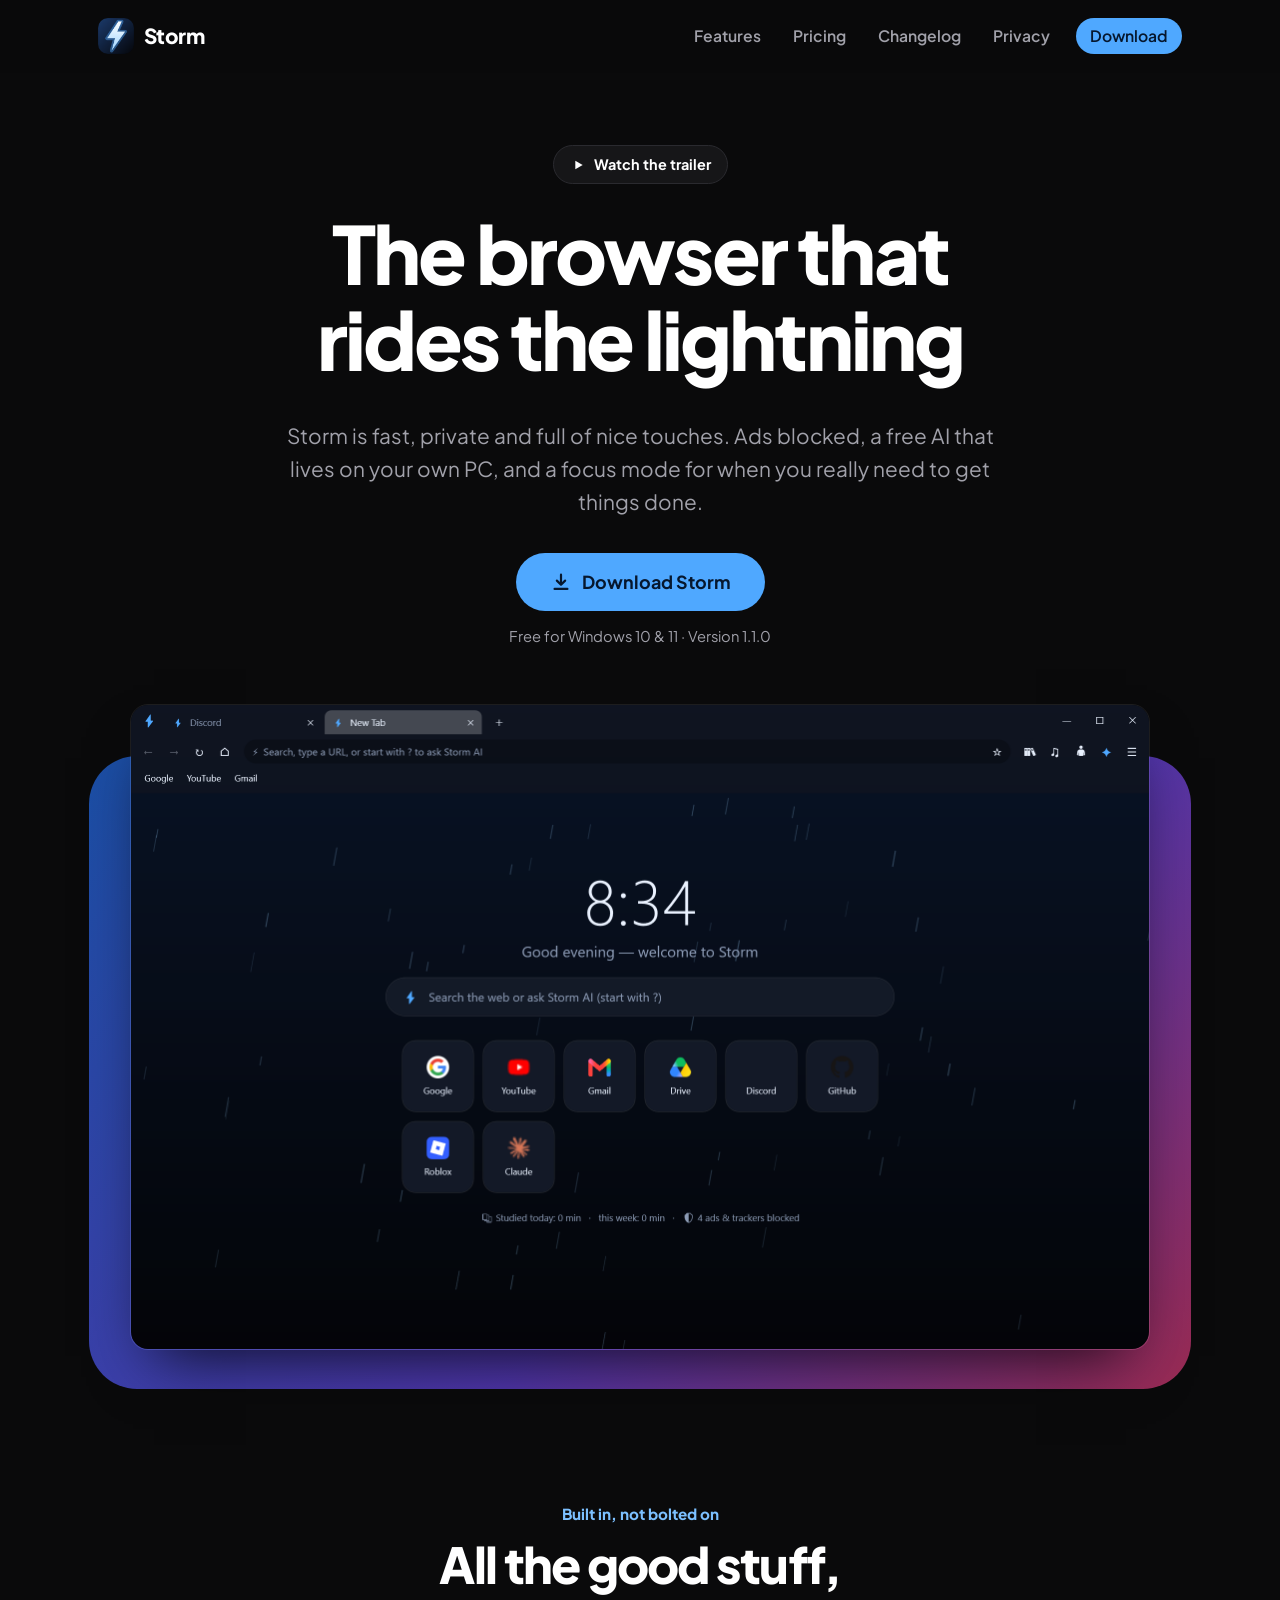
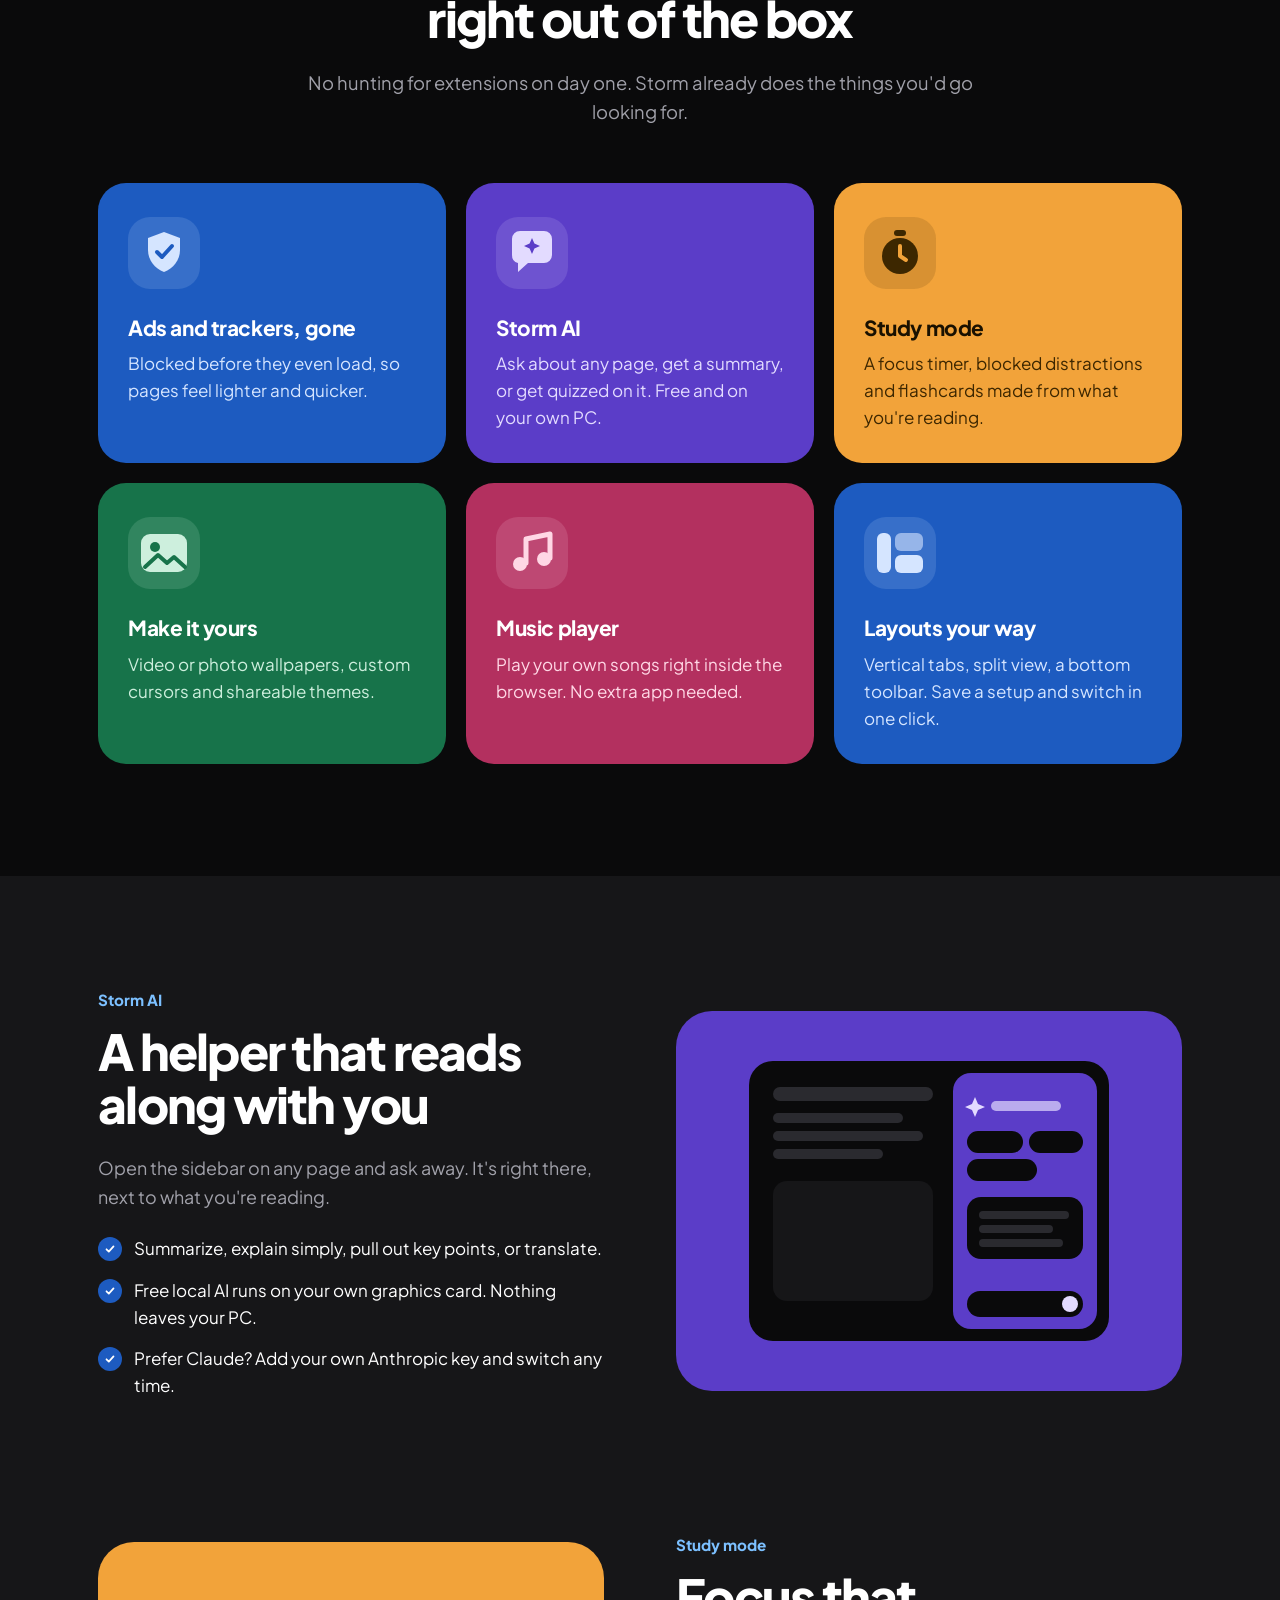
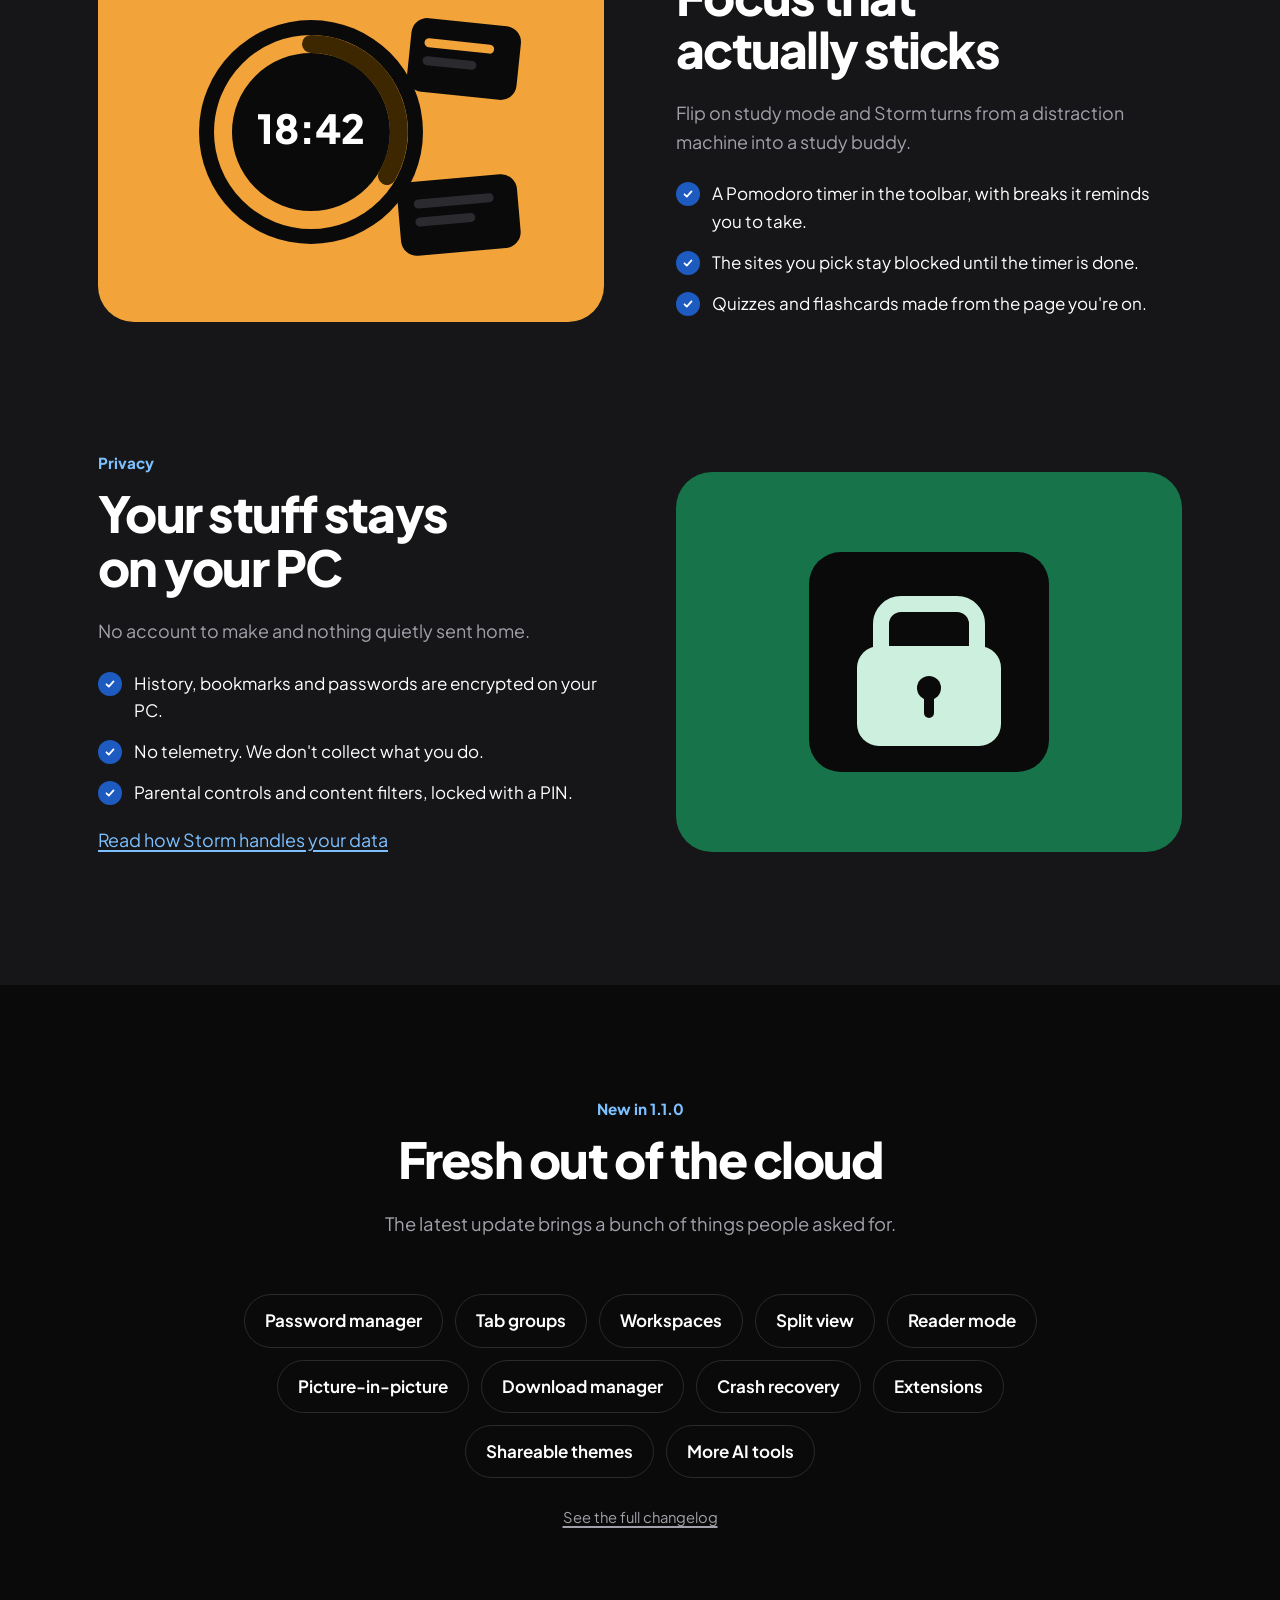
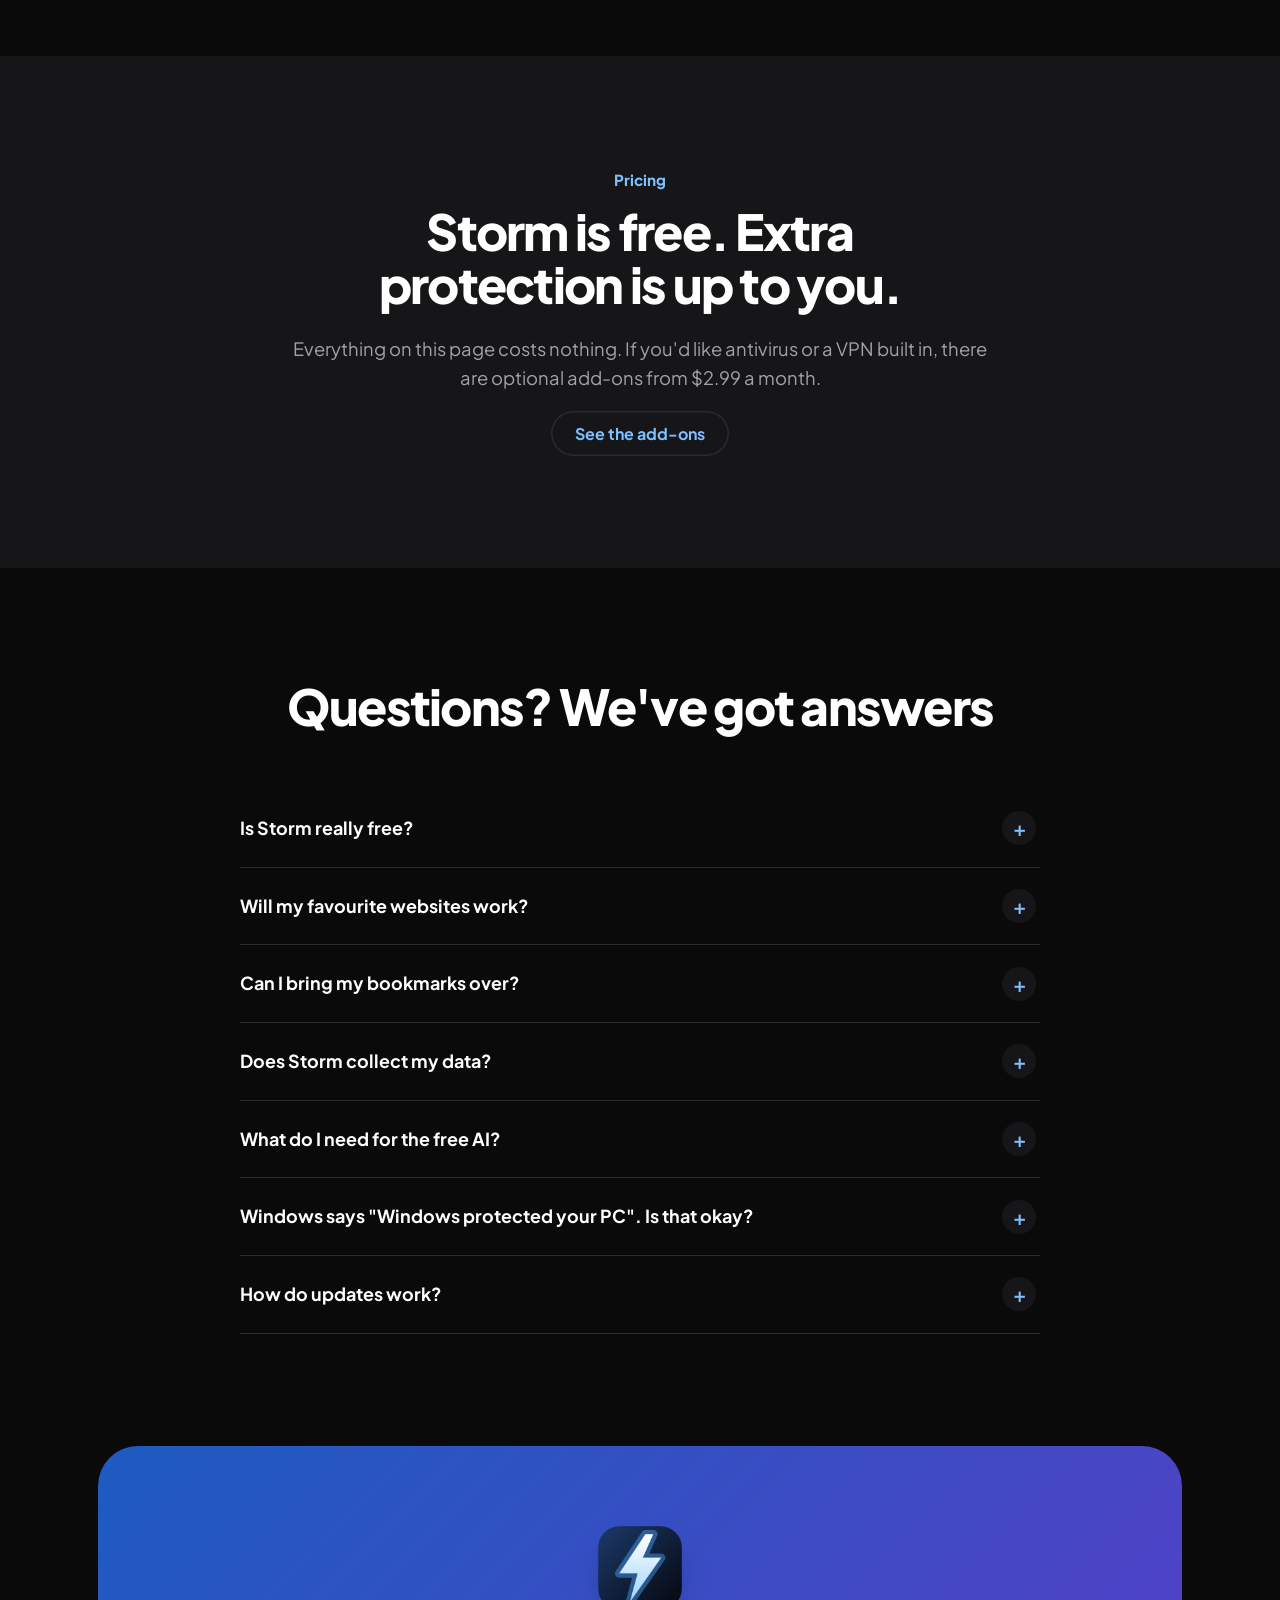
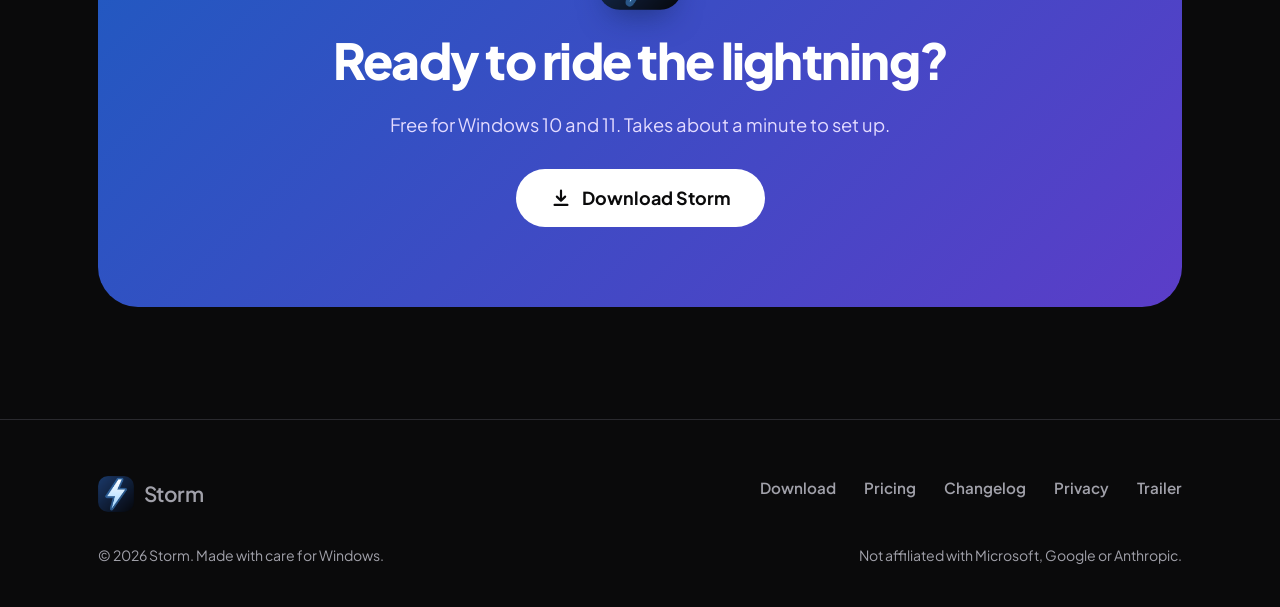
==== commit 6853f748: "Black redesign, pricing (Rainshield, RainProtection, Mirage), remove Tor" ====
--- a/index.html
+++ b/index.html
@@ -4,271 +4,279 @@
   <meta charset="utf-8">
   <meta name="viewport" content="width=device-width, initial-scale=1">
   <title>Storm: ride the lightning</title>
-  <meta name="description" content="Storm is a fast, private Windows web browser with built-in ad blocking, a local AI sidebar, study mode, Tor-powered Secure tabs and a lightning-strike intro.">
-  <meta name="theme-color" content="#0B1A33">
+  <meta name="description" content="Storm is a fast, friendly web browser for Windows with built-in ad blocking, a free AI sidebar, study mode, wallpapers and a music player.">
   <meta property="og:title" content="Storm: ride the lightning">
-  <meta property="og:description" content="A fast, private browser for Windows with ad blocking, local AI, study mode and Tor Secure tabs.">
+  <meta property="og:description" content="A fast, friendly browser for Windows with ad blocking, a free AI sidebar and study mode built in.">
   <meta property="og:type" content="website">
-  <link rel="icon" href="favicon.svg" type="image/svg+xml">
+  <meta name="theme-color" content="#0A0A0B">
+  <link rel="icon" href="trailer/icon.png" type="image/png">
+  <link rel="preconnect" href="https://fonts.googleapis.com">
+  <link rel="preconnect" href="https://fonts.gstatic.com" crossorigin>
+  <link rel="stylesheet" href="https://fonts.googleapis.com/css2?family=Plus+Jakarta+Sans:wght@400;500;600;700;800&display=swap">
   <link rel="stylesheet" href="style.css">
   <script src="config.js"></script>
   <script src="storm.js" defer></script>
 </head>
 <body>
 <a class="skip" href="#main">Skip to content</a>
-
-<header class="site-header">
+<header class="topbar">
   <div class="wrap">
-    <a class="brand" href="index.html" aria-label="Storm home">
-      <svg viewBox="0 0 32 32" aria-hidden="true"><defs><linearGradient id="lg" x1="0" y1="0" x2="0" y2="1"><stop offset="0" stop-color="#CFE8FF"/><stop offset="1" stop-color="#4FA8FF"/></linearGradient></defs><circle cx="16" cy="16" r="15" fill="#0B1A33" stroke="#4FA8FF" stroke-opacity=".5"/><path d="M18.5 4 9 18h6l-2.5 10L23 13h-6.2z" fill="url(#lg)"/></svg>
-      Storm
-    </a>
+    <a class="brand" href="index.html"><img src="trailer/icon.png" width="256" height="256" alt="">Storm</a>
     <button class="nav-toggle" aria-label="Menu" aria-expanded="false" aria-controls="nav"><span></span></button>
     <nav class="nav" id="nav">
-      <a href="#features">Features</a>
-      <a href="#study">Study mode</a>
-      <a href="#ai">Storm AI</a>
-      <a href="#faq">FAQ</a>
+      <a href="index.html#features">Features</a>
+      <a href="pricing.html">Pricing</a>
       <a href="changelog.html">Changelog</a>
-      <a class="btn btn-primary btn-sm" href="download.html">Download</a>
+      <a href="privacy.html">Privacy</a>
+      <a class="btn btn-sm" href="download.html">Download</a>
     </nav>
   </div>
 </header>
-
 <main id="main">
-  <section class="hero" aria-labelledby="hero-title">
-    <canvas id="sky" aria-hidden="true"></canvas>
-    <div class="wrap hero-inner">
-      <span class="eyebrow"><span class="dot"></span><span>Version <span data-version></span> for Windows</span></span>
-      <h1 id="hero-title"><span class="bolt-text">Storm</span></h1>
-      <p class="tagline">ride the lightning</p>
-      <p class="lede">A fast, private web browser for Windows. Ad and tracker blocking, a free AI that runs on your own GPU, Tor-powered Secure tabs, a focus mode that actually keeps you focused, and an intro that hits like thunder.</p>
+  <section class="hero">
+    <div class="wrap">
+      <a class="pill" href="trailer/index.html">
+        <svg viewBox="0 0 24 24" fill="currentColor" aria-hidden="true"><path d="M8 5.5v13l11-6.5z"/></svg>
+        Watch the trailer
+      </a>
+      <h1>The browser that rides the lightning</h1>
+      <p class="lede">Storm is fast, private and full of nice touches. Ads blocked, a free AI that lives on your own PC, and a focus mode for when you really need to get things done.</p>
       <div class="hero-cta">
-        <a class="btn btn-primary btn-lg" data-download href="download.html">
-          <svg viewBox="0 0 24 24" fill="none" stroke="currentColor" stroke-width="2.2" stroke-linecap="round" stroke-linejoin="round" aria-hidden="true"><path d="M12 3v12m0 0 5-5m-5 5-5-5M4 19h16"/></svg>
-          <span>Download for Windows<span class="btn-sub">Free · Windows 10 &amp; 11 (64-bit)</span></span>
+        <a class="btn btn-lg" data-download href="download.html">
+          <svg viewBox="0 0 24 24" fill="none" stroke="currentColor" stroke-width="2.4" stroke-linecap="round" stroke-linejoin="round" aria-hidden="true"><path d="M12 4v11m0 0 4.5-4.5M12 15l-4.5-4.5M5 19.5h14"/></svg>
+          Download Storm
         </a>
-        <a class="btn btn-lg" href="#features">See what it does</a>
-      </div>
-      <p class="hero-meta"><span>Signed releases</span><span>No telemetry</span><span>Auto-updates</span></p>
-    </div>
-  </section>
-
-  <section id="features" aria-labelledby="f-title">
-    <div class="wrap">
-      <div class="section-head reveal">
-        <span class="kicker">Everything built in</span>
-        <h2 id="f-title">A browser that does more out of the box</h2>
-        <p>No extension hunting. Storm ships with the things people install on day one, and a few nobody else has.</p>
-      </div>
-      <div class="grid grid-3">
-        <article class="card reveal">
-          <div class="icon"><svg viewBox="0 0 24 24" fill="none" stroke="currentColor" stroke-width="2" stroke-linecap="round" stroke-linejoin="round"><path d="M13 2 4 14h7l-1 8 9-12h-7z"/></svg></div>
-          <h3>Lightning-strike intro</h3>
-          <p>Every launch opens with a bolt and procedurally generated thunder, never the same twice. Tune it, tone it down, or turn it off.</p>
-        </article>
-        <article class="card reveal">
-          <div class="icon"><svg viewBox="0 0 24 24" fill="none" stroke="currentColor" stroke-width="2" stroke-linecap="round" stroke-linejoin="round"><path d="M12 2 4 5v6c0 5 3.4 9.3 8 11 4.6-1.7 8-6 8-11V5z"/><path d="m9 12 2 2 4-4"/></svg></div>
-          <h3>Ad &amp; tracker blocking</h3>
-          <p>Ads and trackers are blocked before they load. Pages get lighter, faster and a lot less nosy.</p>
-        </article>
-        <article class="card reveal">
-          <div class="icon"><svg viewBox="0 0 24 24" fill="none" stroke="currentColor" stroke-width="2" stroke-linecap="round" stroke-linejoin="round"><circle cx="12" cy="12" r="9"/><path d="M12 3c3 3.2 3 14.8 0 18M12 3c-3 3.2-3 14.8 0 18M3.5 9h17M3.5 15h17"/></svg></div>
-          <h3>Tor-powered Secure tabs</h3>
-          <p>Open a Secure tab to route traffic through the Tor network when you need more anonymity than a normal tab gives.</p>
-        </article>
-        <article class="card reveal">
-          <div class="icon"><svg viewBox="0 0 24 24" fill="none" stroke="currentColor" stroke-width="2" stroke-linecap="round" stroke-linejoin="round"><rect x="3" y="4" width="18" height="14" rx="2"/><path d="m3 15 5-5 4 4 3-3 6 6"/></svg></div>
-          <h3>Video &amp; image wallpapers</h3>
-          <p>Put a looping video or your favourite picture behind the new tab page. Add custom cursors while you're at it.</p>
-        </article>
-        <article class="card reveal">
-          <div class="icon"><svg viewBox="0 0 24 24" fill="none" stroke="currentColor" stroke-width="2" stroke-linecap="round" stroke-linejoin="round"><path d="M9 18V5l12-2v13"/><circle cx="6" cy="18" r="3"/><circle cx="18" cy="16" r="3"/></svg></div>
-          <h3>Built-in music player</h3>
-          <p>Play your own music without another app or tab open. Controls live right in the browser.</p>
-        </article>
-        <article class="card reveal">
-          <div class="icon"><svg viewBox="0 0 24 24" fill="none" stroke="currentColor" stroke-width="2" stroke-linecap="round" stroke-linejoin="round"><path d="M4 4h16v16H4z"/><path d="M4 9h16M9 9v11"/></svg></div>
+        <span class="fine">Free for Windows 10 &amp; 11 &middot; Version <span data-version></span></span>
+      </div>
+      <div class="showcase reveal">
+        <img src="trailer/shot-start.png" width="2040" height="1290" alt="Storm's new tab page with a clock, a search box and shortcuts to favourite sites, on a rainy dark background.">
+      </div>
+    </div>
+  </section>
+
+  <section class="section" id="features">
+    <div class="wrap">
+      <div class="head reveal">
+        <span class="eyebrow">Built in, not bolted on</span>
+        <h2>All the good stuff, right out of the box</h2>
+        <p>No hunting for extensions on day one. Storm already does the things you'd go looking for.</p>
+      </div>
+      <div class="tiles">
+        <article class="tile sky reveal">
+          <svg class="art" viewBox="0 0 72 72" fill="none" aria-hidden="true"><rect width="72" height="72" rx="22" fill="currentColor" opacity=".14"/><path d="M36 15 20 21v12c0 10 6.8 18.6 16 22 9.2-3.4 16-12 16-22V21z" fill="currentColor"/><path d="m29 35 5 5 10-11" stroke="#fff" stroke-width="4" stroke-linecap="round" stroke-linejoin="round"/></svg>
+          <h3>Ads and trackers, gone</h3>
+          <p>Blocked before they even load, so pages feel lighter and quicker.</p>
+        </article>
+        <article class="tile lilac reveal">
+          <svg class="art" viewBox="0 0 72 72" fill="none" aria-hidden="true"><rect width="72" height="72" rx="22" fill="currentColor" opacity=".14"/><path d="M16 22a8 8 0 0 1 8-8h24a8 8 0 0 1 8 8v16a8 8 0 0 1-8 8H32l-10 9v-9h0a8 8 0 0 1-6-8z" fill="currentColor"/><path d="M36 21l2.4 5.6L44 29l-5.6 2.4L36 37l-2.4-5.6L28 29l5.6-2.4z" fill="#fff"/></svg>
+          <h3>Storm AI</h3>
+          <p>Ask about any page, get a summary, or get quizzed on it. Free and on your own PC.</p>
+        </article>
+        <article class="tile peach reveal">
+          <svg class="art" viewBox="0 0 72 72" fill="none" aria-hidden="true"><rect width="72" height="72" rx="22" fill="currentColor" opacity=".14"/><circle cx="36" cy="39" r="18" fill="currentColor"/><rect x="30" y="13" width="12" height="6" rx="3" fill="currentColor"/><path d="M36 29v10l6 4" stroke="#fff" stroke-width="4" stroke-linecap="round" stroke-linejoin="round"/></svg>
+          <h3>Study mode</h3>
+          <p>A focus timer, blocked distractions and flashcards made from what you're reading.</p>
+        </article>
+        <article class="tile mint reveal">
+          <svg class="art" viewBox="0 0 72 72" fill="none" aria-hidden="true"><rect width="72" height="72" rx="22" fill="currentColor" opacity=".14"/><rect x="13" y="17" width="46" height="38" rx="9" fill="currentColor"/><circle cx="27" cy="30" r="5" fill="#fff"/><path d="m17 50 13-12 9 8 7-6 11 10" stroke="#fff" stroke-width="4" stroke-linecap="round" stroke-linejoin="round"/></svg>
+          <h3>Make it yours</h3>
+          <p>Video or photo wallpapers, custom cursors and shareable themes.</p>
+        </article>
+        <article class="tile sun reveal">
+          <svg class="art" viewBox="0 0 72 72" fill="none" aria-hidden="true"><rect width="72" height="72" rx="22" fill="currentColor" opacity=".14"/><path d="M30 46V22l24-5v24" stroke="currentColor" stroke-width="5" stroke-linecap="round" stroke-linejoin="round"/><circle cx="24" cy="47" r="7" fill="currentColor"/><circle cx="48" cy="42" r="7" fill="currentColor"/></svg>
+          <h3>Music player</h3>
+          <p>Play your own songs right inside the browser. No extra app needed.</p>
+        </article>
+        <article class="tile sky reveal">
+          <svg class="art" viewBox="0 0 72 72" fill="none" aria-hidden="true"><rect width="72" height="72" rx="22" fill="currentColor" opacity=".14"/><rect x="13" y="16" width="14" height="40" rx="6" fill="currentColor"/><rect x="31" y="16" width="28" height="18" rx="6" fill="currentColor" opacity=".6"/><rect x="31" y="38" width="28" height="18" rx="6" fill="currentColor"/></svg>
           <h3>Layouts your way</h3>
-          <p>Vertical tabs, a bottom toolbar, compact or roomy, then save the setup as a preset and switch in one click.</p>
-        </article>
-        <article class="card reveal">
-          <div class="icon"><svg viewBox="0 0 24 24" fill="none" stroke="currentColor" stroke-width="2" stroke-linecap="round" stroke-linejoin="round"><circle cx="11" cy="11" r="7"/><path d="m20 20-3.5-3.5"/></svg></div>
-          <h3>20 search engines</h3>
-          <p>Pick a default, or use keyword shortcuts in the address bar, type <code>b cats</code> to search Bing for cats.</p>
-        </article>
-        <article class="card reveal">
-          <div class="icon"><svg viewBox="0 0 24 24" fill="none" stroke="currentColor" stroke-width="2" stroke-linecap="round" stroke-linejoin="round"><path d="M4 12h12m0 0-4-4m4 4-4 4"/><path d="M20 4v16"/></svg></div>
-          <h3>Import in one step</h3>
-          <p>Bring bookmarks and history from Chrome, Edge, Firefox, Brave or Opera. Stay signed in to Google, Discord and the rest.</p>
-        </article>
-        <article class="card reveal">
-          <div class="icon"><svg viewBox="0 0 24 24" fill="none" stroke="currentColor" stroke-width="2" stroke-linecap="round" stroke-linejoin="round"><rect x="3" y="5" width="18" height="14" rx="2"/><path d="M7 10h2M11 10h2M15 10h2M7 14h10"/></svg></div>
-          <h3>Command palette</h3>
-          <p>Press <kbd>Ctrl</kbd> + <kbd>K</kbd> to jump to any tab, bookmark, setting or action without touching the mouse.</p>
-        </article>
-      </div>
-    </div>
-  </section>
-
-  <section aria-label="Storm at a glance" style="padding-top:0">
-    <div class="wrap">
-      <div class="stats reveal">
-        <div><b>~100</b><span>settings to tune</span></div>
-        <div><b>20</b><span>search engines</span></div>
-        <div><b>5</b><span>browsers to import from</span></div>
-        <div><b>0</b><span>telemetry</span></div>
-      </div>
-    </div>
-  </section>
-
-  <section id="study" aria-labelledby="s-title">
-    <div class="wrap">
-      <div class="spot reveal">
-        <div class="spot-text">
-          <span class="kicker">Study mode</span>
-          <h2 id="s-title">Focus that sticks</h2>
-          <p>Flip on study mode and Storm becomes a study partner instead of a distraction machine.</p>
-          <ul>
-            <li><strong>Pomodoro focus timer</strong> built into the toolbar, with breaks that remind you to take them.</li>
-            <li><strong>Distracting-site blocking</strong> during focus sessions, you pick the list.</li>
-            <li><strong>AI quizzes and flashcards</strong> generated from the page you're reading.</li>
+          <p>Vertical tabs, split view, a bottom toolbar. Save a setup and switch in one click.</p>
+        </article>
+      </div>
+    </div>
+  </section>
+
+  <section class="section soft">
+    <div class="wrap">
+      <div class="row reveal" id="ai">
+        <div class="row-text">
+          <span class="eyebrow">Storm AI</span>
+          <h2>A helper that reads along with you</h2>
+          <p>Open the sidebar on any page and ask away. It's right there, next to what you're reading.</p>
+          <ul class="checks">
+            <li>Summarize, explain simply, pull out key points, or translate.</li>
+            <li>Free local AI runs on your own graphics card. Nothing leaves your PC.</li>
+            <li>Prefer Claude? Add your own Anthropic key and switch any time.</li>
           </ul>
         </div>
-        <div class="shot" role="img" aria-label="Screenshot placeholder: study mode">
-          <div class="chrome"><i></i><i></i><i></i><span class="tab"></span><span class="tab"></span><span class="url"></span></div>
-          <div class="label"><div><svg viewBox="0 0 24 24" fill="none" stroke="currentColor" stroke-width="1.8"><circle cx="12" cy="13" r="8"/><path d="M12 9v4l2.5 2M9 2h6"/></svg><strong>Study mode screenshot</strong>Drop in <code>img/study.png</code></div></div>
-        </div>
-      </div>
-
-      <div class="spot flip reveal" id="ai">
-        <div class="spot-text">
-          <span class="kicker">Storm AI</span>
-          <h2>An AI sidebar that can be fully local</h2>
-          <p>Ask about the page you're on, summarize long articles, or draft a reply, right beside the page.</p>
-          <ul>
-            <li><strong>Free local AI</strong> runs an open model on your own GPU. Nothing leaves your PC.</li>
-            <li><strong>Or bring Claude</strong>, add your own Anthropic API key for a more capable model.</li>
-            <li><strong>Your choice, per use.</strong> No account, no subscription from us.</li>
+        <div class="art-card" style="background:var(--lilac)">
+          <svg viewBox="0 0 380 300" fill="none" aria-hidden="true">
+            <rect x="10" y="10" width="360" height="280" rx="24" fill="var(--bg)"/>
+            <rect x="34" y="36" width="160" height="14" rx="7" fill="var(--line)"/>
+            <rect x="34" y="62" width="130" height="10" rx="5" fill="var(--line)"/>
+            <rect x="34" y="80" width="150" height="10" rx="5" fill="var(--line)"/>
+            <rect x="34" y="98" width="110" height="10" rx="5" fill="var(--line)"/>
+            <rect x="34" y="130" width="160" height="120" rx="14" fill="var(--bg-soft)"/>
+            <rect x="214" y="22" width="144" height="256" rx="18" fill="var(--lilac)"/>
+            <path d="m236 46 3 7 7 3-7 3-3 7-3-7-7-3 7-3z" fill="var(--lilac-ink)"/>
+            <rect x="252" y="50" width="70" height="10" rx="5" fill="var(--lilac-ink)" opacity=".7"/>
+            <rect x="228" y="80" width="56" height="22" rx="11" fill="var(--bg)"/>
+            <rect x="290" y="80" width="54" height="22" rx="11" fill="var(--bg)"/>
+            <rect x="228" y="108" width="70" height="22" rx="11" fill="var(--bg)"/>
+            <rect x="228" y="146" width="116" height="62" rx="14" fill="var(--bg)"/>
+            <rect x="240" y="160" width="90" height="8" rx="4" fill="var(--line)"/>
+            <rect x="240" y="174" width="74" height="8" rx="4" fill="var(--line)"/>
+            <rect x="240" y="188" width="84" height="8" rx="4" fill="var(--line)"/>
+            <rect x="228" y="240" width="116" height="26" rx="13" fill="var(--bg)"/>
+            <circle cx="331" cy="253" r="8" fill="var(--lilac-ink)"/>
+          </svg>
+        </div>
+      </div>
+
+      <div class="row flip reveal" id="study">
+        <div class="row-text">
+          <span class="eyebrow">Study mode</span>
+          <h2>Focus that actually sticks</h2>
+          <p>Flip on study mode and Storm turns from a distraction machine into a study buddy.</p>
+          <ul class="checks">
+            <li>A Pomodoro timer in the toolbar, with breaks it reminds you to take.</li>
+            <li>The sites you pick stay blocked until the timer is done.</li>
+            <li>Quizzes and flashcards made from the page you're on.</li>
           </ul>
         </div>
-        <div class="shot" role="img" aria-label="Screenshot placeholder: Storm AI sidebar">
-          <div class="chrome"><i></i><i></i><i></i><span class="tab"></span><span class="url"></span></div>
-          <div class="label"><div><svg viewBox="0 0 24 24" fill="none" stroke="currentColor" stroke-width="1.8"><path d="M4 5h16v11H8l-4 4z"/><path d="M8 10h8M8 13h5"/></svg><strong>Storm AI screenshot</strong>Drop in <code>img/ai.png</code></div></div>
-        </div>
-      </div>
-
-      <div class="spot reveal">
-        <div class="spot-text">
-          <span class="kicker">Safety &amp; privacy</span>
-          <h2>Locked down when you need it</h2>
-          <p>Storm keeps your stuff on your machine and gives you real controls over what can be opened.</p>
-          <ul>
-            <li><strong>Encrypted local data</strong>, history, bookmarks and settings are protected with Windows DPAPI.</li>
-            <li><strong>Content filters &amp; parental controls</strong> with a PIN lock so settings stay put.</li>
-            <li><strong>Signed auto-updates</strong>, Storm checks each update's signature before installing it.</li>
+        <div class="art-card" style="background:var(--peach)">
+          <svg viewBox="0 0 380 300" fill="none" aria-hidden="true">
+            <circle cx="150" cy="150" r="112" fill="var(--bg)"/>
+            <circle cx="150" cy="150" r="88" stroke="var(--peach)" stroke-width="18"/>
+            <path d="M150 62a88 88 0 0 1 76 132" stroke="var(--peach-ink)" stroke-width="18" stroke-linecap="round"/>
+            <text x="150" y="162" text-anchor="middle" font-family="Plus Jakarta Sans, system-ui, sans-serif" font-weight="800" font-size="40" fill="var(--text)">18:42</text>
+            <rect x="248" y="40" width="110" height="74" rx="16" fill="var(--bg)" transform="rotate(6 303 77)"/>
+            <rect x="262" y="60" width="70" height="9" rx="4.5" fill="var(--peach)" transform="rotate(6 303 77)"/>
+            <rect x="262" y="78" width="54" height="9" rx="4.5" fill="var(--line)" transform="rotate(6 303 77)"/>
+            <rect x="238" y="196" width="120" height="74" rx="16" fill="var(--bg)" transform="rotate(-5 298 233)"/>
+            <rect x="254" y="214" width="80" height="9" rx="4.5" fill="var(--line)" transform="rotate(-5 298 233)"/>
+            <rect x="254" y="232" width="60" height="9" rx="4.5" fill="var(--line)" transform="rotate(-5 298 233)"/>
+          </svg>
+        </div>
+      </div>
+
+      <div class="row reveal">
+        <div class="row-text">
+          <span class="eyebrow">Privacy</span>
+          <h2>Your stuff stays on your PC</h2>
+          <p>No account to make and nothing quietly sent home.</p>
+          <ul class="checks">
+            <li>History, bookmarks and passwords are encrypted on your PC.</li>
+            <li>No telemetry. We don't collect what you do.</li>
+            <li>Parental controls and content filters, locked with a PIN.</li>
           </ul>
-        </div>
-        <div class="shot" role="img" aria-label="Screenshot placeholder: settings">
-          <div class="chrome"><i></i><i></i><i></i><span class="tab"></span><span class="tab"></span><span class="url"></span></div>
-          <div class="label"><div><svg viewBox="0 0 24 24" fill="none" stroke="currentColor" stroke-width="1.8"><rect x="5" y="11" width="14" height="10" rx="2"/><path d="M8 11V7a4 4 0 0 1 8 0v4"/></svg><strong>Settings screenshot</strong>Drop in <code>img/settings.png</code></div></div>
-        </div>
-      </div>
-    </div>
-  </section>
-
-  <section id="screenshots" aria-labelledby="g-title" style="padding-top:0">
-    <div class="wrap">
-      <div class="section-head reveal">
-        <span class="kicker">Gallery</span>
-        <h2 id="g-title">See it in action</h2>
-      </div>
-      <div class="gallery reveal">
-        <figure>
-          <div class="shot" role="img" aria-label="Screenshot placeholder: new tab with wallpaper"><div class="chrome"><i></i><i></i><i></i><span class="tab"></span><span class="url"></span></div><div class="label"><div><strong>New tab + wallpaper</strong><code>img/newtab.png</code></div></div></div>
-          <figcaption>Video wallpapers on the new tab page</figcaption>
-        </figure>
-        <figure>
-          <div class="shot" role="img" aria-label="Screenshot placeholder: vertical tabs layout"><div class="chrome"><i></i><i></i><i></i><span class="url"></span></div><div class="label"><div><strong>Vertical tabs</strong><code>img/layout.png</code></div></div></div>
-          <figcaption>Vertical tabs and a bottom toolbar</figcaption>
-        </figure>
-        <figure>
-          <div class="shot" role="img" aria-label="Screenshot placeholder: command palette"><div class="chrome"><i></i><i></i><i></i><span class="tab"></span><span class="tab"></span><span class="url"></span></div><div class="label"><div><strong>Command palette</strong><code>img/palette.png</code></div></div></div>
-          <figcaption>Everything is one <kbd>Ctrl</kbd> + <kbd>K</kbd> away</figcaption>
-        </figure>
-      </div>
-    </div>
-  </section>
-
-  <section id="faq" aria-labelledby="q-title">
-    <div class="wrap">
-      <div class="section-head reveal">
-        <span class="kicker">FAQ</span>
-        <h2 id="q-title">Questions, answered</h2>
+          <p style="margin-top:20px"><a href="privacy.html">Read how Storm handles your data</a></p>
+        </div>
+        <div class="art-card" style="background:var(--mint)">
+          <svg viewBox="0 0 380 300" fill="none" aria-hidden="true">
+            <rect x="70" y="40" width="240" height="220" rx="32" fill="var(--bg)"/>
+            <rect x="142" y="92" width="96" height="84" rx="20" stroke="var(--mint-ink)" stroke-width="16" fill="none"/>
+            <rect x="118" y="134" width="144" height="100" rx="22" fill="var(--mint-ink)"/>
+            <circle cx="190" cy="176" r="12" fill="var(--bg)"/>
+            <rect x="185" y="180" width="10" height="26" rx="5" fill="var(--bg)"/>
+          </svg>
+        </div>
+      </div>
+    </div>
+  </section>
+
+  <section class="section" id="new">
+    <div class="wrap">
+      <div class="head reveal">
+        <span class="eyebrow">New in <span data-version></span></span>
+        <h2>Fresh out of the cloud</h2>
+        <p>The latest update brings a bunch of things people asked for.</p>
+      </div>
+      <div class="chips reveal">
+        <span>Password manager</span><span>Tab groups</span><span>Workspaces</span><span>Split view</span>
+        <span>Reader mode</span><span>Picture-in-picture</span><span>Download manager</span><span>Crash recovery</span>
+        <span>Extensions</span><span>Shareable themes</span><span>More AI tools</span>
+      </div>
+      <p class="fine" style="text-align:center;margin-top:28px"><a href="changelog.html">See the full changelog</a></p>
+    </div>
+  </section>
+
+  <section class="section soft" id="plans">
+    <div class="wrap">
+      <div class="head reveal" style="margin-bottom:0">
+        <span class="eyebrow">Pricing</span>
+        <h2>Storm is free. Extra protection is up to you.</h2>
+        <p>Everything on this page costs nothing. If you'd like antivirus or a VPN built in, there are optional add-ons from $2.99 a month.</p>
+        <a class="btn btn-ghost" href="pricing.html">See the add-ons</a>
+      </div>
+    </div>
+  </section>
+
+  <section class="section" id="faq">
+    <div class="wrap">
+      <div class="head reveal">
+        <h2>Questions? We've got answers</h2>
       </div>
       <div class="faq">
         <details>
-          <summary>Is Storm free?</summary>
-          <div><p>Yes. Storm is free to download and use. The local AI is free too. If you choose to use Claude in the AI sidebar, you add your own Anthropic API key and Anthropic bills you directly for what you use.</p></div>
-        </details>
-        <details>
-          <summary>What is Storm built on?</summary>
-          <div><p>Storm uses Microsoft Edge WebView2, the same Chromium engine as Edge, so websites work the way you expect. The browser around it (tabs, AI, study mode, blocking, layouts) is Storm's own.</p></div>
-        </details>
-        <details>
-          <summary>Will my Google, Discord and other logins work?</summary>
-          <div><p>Yes. Storm keeps you signed in between sessions like any modern browser. You can also import bookmarks and history from Chrome, Edge, Firefox, Brave or Opera on first run.</p></div>
-        </details>
-        <details>
-          <summary>Does Storm collect any data?</summary>
-          <div><p>No telemetry. Your history, bookmarks and settings stay on your PC, encrypted with Windows DPAPI. Read the full <a href="privacy.html">privacy page</a> for exactly what goes where.</p></div>
-        </details>
-        <details>
-          <summary>What does the local AI need?</summary>
-          <div><p>A reasonably modern graphics card. The local model runs on your GPU, so a stronger GPU means faster answers. No GPU? You can use Claude with your own API key instead, or just leave the AI off.</p></div>
-        </details>
-        <details>
-          <summary>Are Secure tabs the same as Tor Browser?</summary>
-          <div><p>Secure tabs route traffic through the Tor network, which hides your IP address from the sites you visit. They're a convenient extra layer, not a replacement for Tor Browser's full hardening if you face serious threats.</p></div>
-        </details>
-        <details>
-          <summary>Windows says the download is unrecognized. Is it safe?</summary>
-          <div><p>Releases are signed. New software can still trigger a SmartScreen notice until it builds reputation. You can check the file's SHA-256 checksum against the one on the <a href="download.html">download page</a> before running it.</p></div>
+          <summary>Is Storm really free?</summary>
+          <div><p>Yes. Storm and everything built into it are free. The only paid things are the optional <a href="pricing.html">Rainshield, Mirage and RainProtection add-ons</a>. If you use Claude in the AI sidebar, Anthropic bills you directly for your own key.</p></div>
+        </details>
+        <details>
+          <summary>Will my favourite websites work?</summary>
+          <div><p>Yes. Storm uses Microsoft Edge WebView2, the same engine that powers Edge, so sites look and work the way you expect. You stay signed in to Google, Discord and everything else.</p></div>
+        </details>
+        <details>
+          <summary>Can I bring my bookmarks over?</summary>
+          <div><p>Yes. On first launch you can import bookmarks and history from Chrome, Edge, Firefox, Brave or Opera.</p></div>
+        </details>
+        <details>
+          <summary>Does Storm collect my data?</summary>
+          <div><p>No. There's no telemetry, and your history, bookmarks and passwords stay on your PC, encrypted. The <a href="privacy.html">privacy page</a> explains exactly what goes where.</p></div>
+        </details>
+        <details>
+          <summary>What do I need for the free AI?</summary>
+          <div><p>A reasonably modern graphics card, since the AI runs on your own PC. No good GPU? You can use Claude with your own key instead, or just leave the AI off.</p></div>
+        </details>
+        <details>
+          <summary>Windows says "Windows protected your PC". Is that okay?</summary>
+          <div><p>That message shows up for new apps that aren't code-signed yet, and Storm isn't yet. Click <strong>More info</strong>, then <strong>Run anyway</strong>. If you'd like to double-check the file first, compare its checksum on the <a href="download.html#verify">download page</a>.</p></div>
         </details>
         <details>
           <summary>How do updates work?</summary>
-          <div><p>Storm checks for updates on its own, verifies the update's signature, and installs it. See what changed on the <a href="changelog.html">changelog</a>.</p></div>
-        </details>
-      </div>
-    </div>
-  </section>
-
-  <section aria-label="Download Storm" style="padding-top:0">
-    <div class="wrap">
-      <div class="cta-band reveal">
-        <h2>The forecast: faster browsing</h2>
-        <p>Download Storm for Windows and feel the first strike.</p>
-        <a class="btn btn-primary btn-lg" data-download href="download.html">
-          <svg viewBox="0 0 24 24" fill="none" stroke="currentColor" stroke-width="2.2" stroke-linecap="round" stroke-linejoin="round" aria-hidden="true"><path d="M12 3v12m0 0 5-5m-5 5-5-5M4 19h16"/></svg>
-          Download for Windows
+          <div><p>Storm checks for updates on its own and verifies each update's signature before installing it. You don't have to do anything.</p></div>
+        </details>
+      </div>
+    </div>
+  </section>
+
+  <section class="section" style="padding-top:0">
+    <div class="wrap">
+      <div class="cta reveal">
+        <img src="trailer/icon.png" width="256" height="256" alt="">
+        <h2>Ready to ride the lightning?</h2>
+        <p>Free for Windows 10 and 11. Takes about a minute to set up.</p>
+        <a class="btn btn-lg" data-download href="download.html">
+          <svg viewBox="0 0 24 24" fill="none" stroke="currentColor" stroke-width="2.4" stroke-linecap="round" stroke-linejoin="round" aria-hidden="true"><path d="M12 4v11m0 0 4.5-4.5M12 15l-4.5-4.5M5 19.5h14"/></svg>
+          Download Storm
         </a>
       </div>
     </div>
   </section>
 </main>
-
-<footer class="site-footer">
+<footer class="footer">
   <div class="wrap">
-    <div class="foot-grid">
-      <div>
-        <a class="brand" href="index.html"><svg viewBox="0 0 32 32" aria-hidden="true"><circle cx="16" cy="16" r="15" fill="#0B1A33" stroke="#4FA8FF" stroke-opacity=".5"/><path d="M18.5 4 9 18h6l-2.5 10L23 13h-6.2z" fill="#9CD0FF"/></svg>Storm</a>
-        <p style="margin-top:12px">A fast, private browser for Windows.<br>Ride the lightning.</p>
-      </div>
-      <div><h4>Product</h4><ul><li><a href="download.html">Download</a></li><li><a href="changelog.html">Changelog</a></li><li><a href="index.html#features">Features</a></li></ul></div>
-      <div><h4>Trust</h4><ul><li><a href="privacy.html">Privacy</a></li><li><a href="download.html#verify">Verify a download</a></li></ul></div>
-      <div><h4>Help</h4><ul><li><a href="index.html#faq">FAQ</a></li><li><a href="download.html#requirements">Requirements</a></li></ul></div>
-    </div>
-    <div class="foot-bottom"><span>© <span id="year">2026</span> Storm</span><span>Not affiliated with Microsoft, Google or Anthropic.</span></div>
+    <div class="foot">
+      <a class="brand" href="index.html"><img src="trailer/icon.png" width="256" height="256" alt="">Storm</a>
+      <ul>
+        <li><a href="download.html">Download</a></li>
+        <li><a href="pricing.html">Pricing</a></li>
+        <li><a href="changelog.html">Changelog</a></li>
+        <li><a href="privacy.html">Privacy</a></li>
+        <li><a href="trailer/index.html">Trailer</a></li>
+      </ul>
+    </div>
+    <div class="foot-bottom"><span>&copy; <span id="year">2026</span> Storm. Made with care for Windows.</span><span>Not affiliated with Microsoft, Google or Anthropic.</span></div>
   </div>
 </footer>
 </body>
--- a/style.css
+++ b/style.css
@@ -1,287 +1,280 @@
-/* Storm — release site styles */
+/* Storm website: light, friendly, lots of room to breathe. Dark mode follows the system. */
+/* Black theme only. Card colours are saturated; each sets its own text colours (all pass WCAG AA). */
 :root {
+  --bg: #0A0A0B;
+  --bg-soft: #161618;
+  --text: #FFFFFF;
+  --muted: #A1A1AA;
+  --line: #2A2A2F;
   --accent: #4FA8FF;
-  --accent-2: #9CD0FF;
-  --accent-glow: rgba(79, 168, 255, 0.45);
-  --bg-top: #0B1A33;
-  --bg-bottom: #05060B;
-  --text: #EAF2FF;
-  --muted: #9DB0CC;
-  --line: rgba(156, 208, 255, 0.14);
-  --card: rgba(18, 34, 64, 0.55);
-  --card-hover: rgba(26, 48, 88, 0.7);
-  --radius: 16px;
-  --maxw: 1160px;
-  --font: "Inter", system-ui, -apple-system, "Segoe UI", Roboto, sans-serif;
+  --accent-ink: #7CC0FF;
+  --btn: #4FA8FF;
+  --btn-hover: #77BCFF;
+  --btn-text: #06172E;
+  /* card background / light accent used in art */
+  --sky: #1D5BC0;   --sky-ink: #D5E5FF;
+  --lilac: #5B3DC8; --lilac-ink: #E3DBFF;
+  --peach: #F2A33A; --peach-ink: #3D2700;
+  --mint: #17734A;  --mint-ink: #CDEFDD;
+  --sun: #B3305F;   --sun-ink: #FFD7E5;
+  --shadow: 0 1px 2px rgba(0,0,0,.4), 0 16px 40px -16px rgba(0,0,0,.8);
+  --radius: 28px;
+  --maxw: 1140px;
+  --font: "Plus Jakarta Sans", system-ui, -apple-system, "Segoe UI", Roboto, sans-serif;
   --mono: ui-monospace, "Cascadia Code", Consolas, monospace;
   color-scheme: dark;
 }
+/* Card colour sets: background, text, secondary text */
+.sky, .step:nth-child(1)   { --card: var(--sky);   --fg: #FFFFFF; --fg2: #D5E5FF; --ink: var(--sky-ink); }
+.lilac, .step:nth-child(2) { --card: var(--lilac); --fg: #FFFFFF; --fg2: #E3DBFF; --ink: var(--lilac-ink); }
+.peach                     { --card: var(--peach); --fg: #1A1100; --fg2: #3D2700; --ink: var(--peach-ink); }
+.mint, .step:nth-child(3)  { --card: var(--mint);  --fg: #FFFFFF; --fg2: #CDEFDD; --ink: var(--mint-ink); }
+.sun                       { --card: var(--sun);   --fg: #FFFFFF; --fg2: #FFD7E5; --ink: var(--sun-ink); }
 
 *, *::before, *::after { box-sizing: border-box; }
-
-html { scroll-behavior: smooth; }
-
+html { scroll-behavior: smooth; -webkit-text-size-adjust: 100%; }
 body {
   margin: 0;
-  min-height: 100vh;
   font-family: var(--font);
-  font-size: 16px;
+  font-size: 17px;
   line-height: 1.6;
   color: var(--text);
-  background: var(--bg-bottom);
-  background-image: linear-gradient(180deg, var(--bg-top) 0%, #08101F 45%, var(--bg-bottom) 100%);
-  background-attachment: fixed;
+  background: var(--bg);
   overflow-x: hidden;
   -webkit-font-smoothing: antialiased;
 }
-
-img, svg, canvas { max-width: 100%; display: block; }
-a { color: var(--accent); text-decoration: none; }
-a:hover { color: var(--accent-2); text-decoration: underline; }
-h1, h2, h3 { line-height: 1.15; margin: 0 0 .5em; letter-spacing: -0.02em; text-wrap: balance; }
-[id] { scroll-margin-top: 80px; }
-h1 { font-size: clamp(2.6rem, 7vw, 5.2rem); font-weight: 800; }
-h2 { font-size: clamp(1.8rem, 4vw, 2.6rem); font-weight: 750; }
-h3 { font-size: 1.15rem; font-weight: 650; }
+img, svg { max-width: 100%; display: block; }
+a { color: var(--accent-ink); text-decoration: underline; text-decoration-thickness: 1.5px; text-underline-offset: 3px; }
+a:hover { text-decoration-thickness: 2.5px; }
+h1, h2, h3 { margin: 0 0 .45em; line-height: 1.08; letter-spacing: -0.035em; font-weight: 800; text-wrap: balance; }
+h1 { font-size: clamp(2.6rem, 7.2vw, 5rem); }
+h2 { font-size: clamp(2rem, 4.6vw, 3.1rem); }
+h3 { font-size: 1.3rem; letter-spacing: -0.02em; line-height: 1.25; font-weight: 750; }
 p { margin: 0 0 1em; }
-code, .mono { font-family: var(--mono); font-size: .92em; }
-code { background: rgba(79,168,255,.1); padding: .1em .4em; border-radius: 6px; }
-
-.wrap { width: 100%; max-width: var(--maxw); margin: 0 auto; padding: 0 24px; }
-@media (max-width: 600px) { .wrap { padding: 0 16px; } }
-
-.skip { position: absolute; left: -999px; top: 8px; background: var(--accent); color: #031023; padding: 8px 14px; border-radius: 8px; z-index: 100; }
+code { font-family: var(--mono); font-size: .88em; background: var(--bg-soft); border: 1px solid var(--line); padding: .1em .45em; border-radius: 8px; }
+kbd { font-family: var(--mono); font-size: .85em; padding: 1px 8px; border-radius: 8px; border: 1px solid var(--line); border-bottom-width: 3px; background: var(--bg); white-space: nowrap; }
+[id] { scroll-margin-top: 84px; }
+:focus-visible { outline: 3px solid var(--accent); outline-offset: 3px; border-radius: 10px; }
+
+.wrap { width: 100%; max-width: var(--maxw); margin: 0 auto; padding: 0 28px; }
+@media (max-width: 600px) { .wrap { padding: 0 16px; } body { font-size: 16px; } }
+.skip { position: absolute; left: -999px; top: 8px; background: var(--btn); color: var(--btn-text); padding: 8px 14px; border-radius: 10px; z-index: 100; }
 .skip:focus { left: 8px; }
 
-:focus-visible { outline: 2px solid var(--accent); outline-offset: 3px; border-radius: 6px; }
-
-/* ---------- Header ---------- */
-.site-header {
-  position: sticky; top: 0; z-index: 50;
-  backdrop-filter: blur(14px) saturate(140%);
-  -webkit-backdrop-filter: blur(14px) saturate(140%);
-  background: rgba(6, 12, 26, 0.62);
-  border-bottom: 1px solid var(--line);
-}
-.site-header .wrap { display: flex; align-items: center; gap: 24px; height: 64px; }
-.brand { display: flex; align-items: center; gap: 10px; color: var(--text); font-weight: 800; font-size: 1.2rem; letter-spacing: .02em; }
-.brand:hover { text-decoration: none; color: var(--text); }
-.brand svg { width: 30px; height: 30px; filter: drop-shadow(0 0 8px var(--accent-glow)); }
-.nav { display: flex; gap: 4px; margin-left: auto; align-items: center; }
-.nav a { color: var(--muted); padding: 8px 12px; border-radius: 10px; font-weight: 500; font-size: .95rem; }
-.nav a:hover, .nav a[aria-current="page"] { color: var(--text); background: rgba(79,168,255,.1); text-decoration: none; }
+/* ---------- Top bar ---------- */
+.topbar { position: sticky; top: 0; z-index: 50; background: rgba(10,10,11,.86); backdrop-filter: blur(12px); -webkit-backdrop-filter: blur(12px); border-bottom: 1px solid transparent; transition: border-color .2s; }
+.topbar.scrolled { border-bottom-color: var(--line); }
+.topbar .wrap { display: flex; align-items: center; gap: 20px; height: 72px; }
+.brand { display: flex; align-items: center; gap: 10px; color: var(--text); font-weight: 800; font-size: 1.3rem; letter-spacing: -0.03em; text-decoration: none; }
+.brand:hover { text-decoration: none; }
+.brand img { width: 36px; height: 36px; border-radius: 10px; }
+.nav { display: flex; align-items: center; gap: 4px; margin-left: auto; }
+.nav a { color: var(--muted); text-decoration: none; font-weight: 600; font-size: .98rem; padding: 9px 14px; border-radius: 999px; }
+.nav a:hover { color: var(--text); background: var(--bg-soft); }
+.nav a[aria-current="page"] { color: var(--text); }
 .nav .btn { margin-left: 8px; }
-.nav a.btn-primary, .nav a.btn-primary:hover, .nav a.btn-primary[aria-current] { color: #03122A; background: linear-gradient(180deg, #6BB8FF, var(--accent) 55%, #2E86E6); }
-.nav a.btn-primary:hover { background: linear-gradient(180deg, #84C5FF, #5AB0FF 55%, #3A90EE); }
-.nav-toggle { display: none; margin-left: auto; background: none; border: 1px solid var(--line); color: var(--text); border-radius: 10px; width: 42px; height: 42px; cursor: pointer; }
-.nav-toggle span, .nav-toggle span::before, .nav-toggle span::after { display: block; width: 18px; height: 2px; background: currentColor; margin: 0 auto; position: relative; border-radius: 2px; }
+.nav a.btn, .nav a.btn:hover { color: var(--btn-text); }
+.nav-toggle { display: none; margin-left: auto; width: 44px; height: 44px; border-radius: 999px; border: 1px solid var(--line); background: var(--bg); color: var(--text); cursor: pointer; }
+.nav-toggle span, .nav-toggle span::before, .nav-toggle span::after { display: block; width: 18px; height: 2px; border-radius: 2px; background: currentColor; margin: 0 auto; position: relative; }
 .nav-toggle span::before, .nav-toggle span::after { content: ""; position: absolute; left: 0; }
-.nav-toggle span::before { top: -6px; }
-.nav-toggle span::after { top: 6px; }
-
-@media (max-width: 820px) {
+.nav-toggle span::before { top: -6px; } .nav-toggle span::after { top: 6px; }
+@media (max-width: 860px) {
   .nav-toggle { display: block; }
-  .nav {
-    position: absolute; top: 64px; left: 0; right: 0;
-    flex-direction: column; align-items: stretch; gap: 2px;
-    padding: 12px 16px 18px;
-    background: #060C1A;
-    box-shadow: 0 20px 40px rgba(0,0,0,.5);
-    border-bottom: 1px solid var(--line);
-    display: none;
-  }
+  .nav { display: none; position: absolute; top: 72px; left: 0; right: 0; flex-direction: column; align-items: stretch; padding: 10px 16px 20px; background: var(--bg); border-bottom: 1px solid var(--line); box-shadow: 0 20px 30px -20px rgba(0,0,0,.25); }
   .nav.open { display: flex; }
-  .nav a { padding: 12px; }
-  .nav .btn { margin: 8px 0 0; justify-content: center; }
+  .nav a { padding: 13px 14px; font-size: 1.05rem; }
+  .nav .btn { margin: 10px 0 0; justify-content: center; }
 }
 
 /* ---------- Buttons ---------- */
-.btn {
-  display: inline-flex; align-items: center; gap: 10px;
-  padding: 12px 20px; border-radius: 12px;
-  font-weight: 650; font-size: 1rem; line-height: 1.2;
-  border: 1px solid var(--line); color: var(--text);
-  background: rgba(79,168,255,.08);
-  cursor: pointer; transition: transform .15s ease, box-shadow .2s ease, background .2s ease;
-}
-.btn:hover { text-decoration: none; color: var(--text); background: rgba(79,168,255,.16); transform: translateY(-1px); }
-.btn-primary {
-  background: linear-gradient(180deg, #6BB8FF, var(--accent) 55%, #2E86E6);
-  color: #03122A; border-color: transparent;
-  box-shadow: 0 8px 30px -6px var(--accent-glow), inset 0 1px 0 rgba(255,255,255,.4);
-}
-.btn-primary:hover { color: #03122A; background: linear-gradient(180deg, #84C5FF, #5AB0FF 55%, #3A90EE); box-shadow: 0 12px 40px -6px rgba(79,168,255,.65), inset 0 1px 0 rgba(255,255,255,.5); }
-.btn-lg { padding: 18px 30px; font-size: 1.12rem; border-radius: 14px; }
-.btn-sm { padding: 8px 14px; font-size: .9rem; border-radius: 10px; }
+.btn { display: inline-flex; align-items: center; justify-content: center; gap: 10px; padding: 13px 24px; border-radius: 999px; font: inherit; font-weight: 700; font-size: 1rem; line-height: 1.2; text-decoration: none; cursor: pointer; border: 0; background: var(--btn); color: var(--btn-text); transition: background .15s, transform .15s, box-shadow .15s; }
+.btn:hover { background: var(--btn-hover); color: var(--btn-text); text-decoration: none; }
+.btn:active { transform: scale(.98); }
 .btn svg { width: 20px; height: 20px; flex: none; }
-.btn-lg svg { width: 24px; height: 24px; }
-.btn-sub { display: block; font-weight: 500; font-size: .78rem; opacity: .75; margin-top: 2px; }
+.btn-lg { padding: 18px 34px; font-size: 1.12rem; }
+.btn-lg svg { width: 22px; height: 22px; }
+.btn-sm { padding: 10px 18px; font-size: .95rem; }
+.btn-ghost { background: transparent; color: var(--accent-ink); box-shadow: inset 0 0 0 1.5px var(--line); }
+.btn-ghost:hover { background: var(--bg-soft); color: var(--accent-ink); }
 
 /* ---------- Hero ---------- */
-.hero { position: relative; min-height: min(92vh, 860px); display: flex; align-items: center; overflow: hidden; isolation: isolate; }
-.hero canvas#sky { position: absolute; inset: 0; width: 100%; height: 100%; z-index: -1; -webkit-mask-image: linear-gradient(180deg, #000 70%, transparent); mask-image: linear-gradient(180deg, #000 70%, transparent); }
-.hero::after { content: ""; position: absolute; inset: auto 0 0 0; height: 200px; background: linear-gradient(180deg, transparent, var(--bg-bottom) 95%); z-index: -1; pointer-events: none; opacity: .0; }
-.hero-inner { padding: 96px 0 120px; text-align: center; }
-.eyebrow { display: inline-flex; align-items: center; gap: 8px; padding: 6px 14px; border-radius: 999px; border: 1px solid var(--line); background: rgba(8, 18, 38, .6); color: var(--accent-2); font-size: .85rem; font-weight: 600; letter-spacing: .04em; margin-bottom: 26px; }
-.eyebrow .dot { width: 8px; height: 8px; border-radius: 50%; background: var(--accent); box-shadow: 0 0 10px var(--accent); }
-.hero h1 { margin-bottom: .2em; text-shadow: 0 0 60px rgba(79,168,255,.35); }
-.hero h1 .bolt-text { background: linear-gradient(180deg, #FFFFFF 10%, #A9D6FF 60%, var(--accent)); -webkit-background-clip: text; background-clip: text; color: transparent; }
-.tagline { font-size: clamp(1.1rem, 2.6vw, 1.5rem); color: var(--accent-2); font-weight: 600; letter-spacing: .28em; text-transform: lowercase; margin-bottom: 1.2em; }
-.hero .lede { max-width: 640px; margin: 0 auto 36px; color: var(--muted); font-size: 1.12rem; }
-.hero-cta { display: flex; gap: 14px; justify-content: center; flex-wrap: wrap; }
-.hero-meta { margin-top: 18px; font-size: .88rem; color: var(--muted); }
-.hero-meta span + span::before { content: "·"; margin: 0 10px; opacity: .6; }
+.hero { text-align: center; padding: 72px 0 40px; }
+.hero h1 { max-width: 15ch; margin-left: auto; margin-right: auto; }
+.hero .lede { font-size: clamp(1.1rem, 2.2vw, 1.3rem); color: var(--muted); max-width: 34em; margin: 0 auto 34px; }
+.pill { display: inline-flex; align-items: center; gap: 8px; padding: 7px 16px; border-radius: 999px; background: var(--bg-soft); color: var(--text); border: 1px solid var(--line); font-weight: 700; font-size: .9rem; margin-bottom: 26px; text-decoration: none; }
+a.pill:hover { text-decoration: none; filter: brightness(.97); }
+.pill svg { width: 16px; height: 16px; }
+.hero-cta { display: flex; flex-direction: column; align-items: center; gap: 14px; }
+.fine { color: var(--muted); font-size: .92rem; }
+.fine a { color: var(--muted); }
+
+.showcase { position: relative; margin: 56px auto 0; max-width: 1020px; }
+.showcase::before { content: ""; position: absolute; inset: 8% -4% -6%; border-radius: 48px; background: linear-gradient(135deg, var(--sky), var(--lilac) 60%, var(--sun)); opacity: .85; z-index: -1; }
+.showcase img { width: 100%; height: auto; border-radius: 18px; box-shadow: 0 30px 60px -24px rgba(0,0,0,.8); border: 1px solid rgba(255,255,255,.08); }
+@media (max-width: 600px) { .showcase::before { inset: 10% -16px -14px; border-radius: 28px; } .showcase img { border-radius: 10px; } }
 
 /* ---------- Sections ---------- */
-section { padding: 96px 0; position: relative; }
-@media (max-width: 600px) { section { padding: 64px 0; } }
-.section-head { max-width: 720px; margin: 0 auto 52px; text-align: center; }
-.section-head p { color: var(--muted); font-size: 1.08rem; }
-.kicker { display: block; color: var(--accent); font-weight: 700; letter-spacing: .16em; text-transform: uppercase; font-size: .78rem; margin-bottom: 12px; }
-
-.grid { display: grid; gap: 18px; }
-.grid-3 { grid-template-columns: repeat(3, minmax(0, 1fr)); }
-.grid-2 { grid-template-columns: repeat(2, minmax(0, 1fr)); }
-@media (max-width: 960px) { .grid-3 { grid-template-columns: repeat(2, minmax(0, 1fr)); } }
-@media (max-width: 640px) { .grid-3, .grid-2 { grid-template-columns: 1fr; } }
-
-.card {
-  background: var(--card);
-  border: 1px solid var(--line);
-  border-radius: var(--radius);
-  padding: 26px;
-  transition: background .2s ease, border-color .2s ease, transform .2s ease;
-}
-.card:hover { background: var(--card-hover); border-color: rgba(156,208,255,.28); }
-.card p { color: var(--muted); margin: 0; font-size: .97rem; }
-.card .icon { width: 44px; height: 44px; border-radius: 12px; display: grid; place-items: center; margin-bottom: 16px; background: linear-gradient(160deg, rgba(79,168,255,.28), rgba(79,168,255,.06)); border: 1px solid rgba(79,168,255,.3); color: var(--accent-2); }
-.card .icon svg { width: 22px; height: 22px; }
-
-/* Feature spotlight rows */
-.spot { display: grid; grid-template-columns: 1fr 1.1fr; gap: 56px; align-items: center; margin-bottom: 96px; }
-.spot:last-child { margin-bottom: 0; }
-.spot.flip .spot-text { order: 2; }
-.spot-text ul { list-style: none; padding: 0; margin: 20px 0 0; }
-.spot-text li { position: relative; padding-left: 28px; margin-bottom: 10px; color: var(--muted); }
-.spot-text li::before { content: ""; position: absolute; left: 4px; top: .55em; width: 10px; height: 10px; border-radius: 3px; transform: rotate(45deg); background: var(--accent); box-shadow: 0 0 10px var(--accent-glow); }
-.spot-text li strong { color: var(--text); font-weight: 600; }
+.section { padding: 112px 0; }
+.section.soft { background: var(--bg-soft); }
+@media (max-width: 600px) { .section { padding: 72px 0; } }
+.head { max-width: 720px; margin: 0 auto 56px; text-align: center; }
+.head p { color: var(--muted); font-size: 1.15rem; }
+.eyebrow { display: block; font-weight: 750; font-size: .95rem; color: var(--accent-ink); margin-bottom: 12px; }
+
+.tiles { display: grid; grid-template-columns: repeat(3, minmax(0, 1fr)); gap: 20px; }
+@media (max-width: 980px) { .tiles { grid-template-columns: repeat(2, minmax(0, 1fr)); } }
+@media (max-width: 620px) { .tiles { grid-template-columns: 1fr; } }
+.tile { border-radius: var(--radius); padding: 34px 30px 32px; background: var(--card); color: var(--fg); }
+.tile p { color: var(--fg2); margin: 0; }
+.tile .art { width: 72px; height: 72px; margin-bottom: 26px; color: var(--ink); }
+.tile .art [fill="#fff"] { fill: var(--card); }
+.tile .art [stroke="#fff"] { stroke: var(--card); }
+
+/* Feature rows */
+.row { display: grid; grid-template-columns: 1fr 1fr; gap: 72px; align-items: center; }
+.row + .row { margin-top: 120px; }
+.row.flip .row-text { order: 2; }
+.row-text p { color: var(--muted); font-size: 1.12rem; }
+.checks { list-style: none; padding: 0; margin: 24px 0 0; }
+.checks li { position: relative; padding-left: 36px; margin-bottom: 14px; }
+.checks li::before { content: ""; position: absolute; left: 0; top: 2px; width: 24px; height: 24px; border-radius: 50%; background: var(--sky) url("data:image/svg+xml,%3Csvg xmlns='http://www.w3.org/2000/svg' viewBox='0 0 24 24' fill='none' stroke='%23FFFFFF' stroke-width='3' stroke-linecap='round' stroke-linejoin='round'%3E%3Cpath d='m6 12.5 4 4 8-9'/%3E%3C/svg%3E") center / 14px no-repeat; }
+.art-card { border-radius: 36px; padding: 40px; display: grid; place-items: center; min-height: 340px; }
+.art-card svg { width: 100%; max-width: 380px; height: auto; }
 @media (max-width: 860px) {
-  .spot { grid-template-columns: 1fr; gap: 28px; margin-bottom: 72px; }
-  .spot.flip .spot-text { order: 0; }
-}
-
-/* Screenshot placeholders */
-.shot {
-  position: relative; aspect-ratio: 16 / 10; border-radius: 14px; overflow: hidden;
-  border: 1px solid rgba(156,208,255,.22);
-  background:
-    radial-gradient(120% 80% at 70% 0%, rgba(79,168,255,.25), transparent 60%),
-    linear-gradient(180deg, #0F2244, #070C18);
-  box-shadow: 0 30px 80px -30px rgba(0,0,0,.8), 0 0 0 1px rgba(255,255,255,.02) inset;
-}
-.shot .chrome { height: 34px; display: flex; align-items: center; gap: 7px; padding: 0 12px; background: rgba(4,10,22,.7); border-bottom: 1px solid var(--line); }
-.shot .chrome i { width: 10px; height: 10px; border-radius: 50%; background: rgba(156,208,255,.25); }
-.shot .chrome .tab { margin-left: 10px; height: 22px; width: 110px; border-radius: 6px 6px 0 0; background: rgba(79,168,255,.18); }
-.shot .chrome .tab + .tab { margin-left: 2px; background: rgba(79,168,255,.07); }
-.shot .chrome .url { flex: 1; margin-left: 12px; height: 18px; border-radius: 9px; background: rgba(156,208,255,.08); }
-.shot .label { position: absolute; inset: 34px 0 0; display: grid; place-items: center; text-align: center; color: var(--muted); font-size: .9rem; padding: 16px; }
-.shot .label strong { display: block; color: var(--text); font-size: 1rem; margin-bottom: 4px; }
-.shot .label svg { width: 34px; height: 34px; margin: 0 auto 10px; color: var(--accent); opacity: .8; }
-.gallery { display: grid; grid-template-columns: repeat(3, minmax(0, 1fr)); gap: 18px; }
-.gallery figure { margin: 0; }
-.gallery figcaption { margin-top: 10px; font-size: .9rem; color: var(--muted); text-align: center; }
-@media (max-width: 860px) { .gallery { grid-template-columns: 1fr; } }
-
-/* Stats strip */
-.stats { display: grid; grid-template-columns: repeat(4, minmax(0,1fr)); gap: 1px; background: var(--line); border: 1px solid var(--line); border-radius: var(--radius); overflow: hidden; }
-.stats div { background: rgba(8, 16, 34, .9); padding: 24px 18px; text-align: center; }
-.stats b { display: block; font-size: 2rem; font-weight: 800; color: var(--text); letter-spacing: -0.02em; }
-.stats span { color: var(--muted); font-size: .88rem; }
-@media (max-width: 640px) { .stats { grid-template-columns: repeat(2, minmax(0,1fr)); } }
-
-/* Keyboard chip */
-kbd { font-family: var(--mono); font-size: .85em; padding: 2px 7px; border-radius: 6px; border: 1px solid rgba(156,208,255,.3); border-bottom-width: 2px; background: rgba(79,168,255,.08); color: var(--text); white-space: nowrap; }
+  .row { grid-template-columns: 1fr; gap: 36px; }
+  .row.flip .row-text { order: 0; }
+  .row + .row { margin-top: 80px; }
+  .art-card { min-height: 0; padding: 28px; border-radius: 28px; }
+}
+
+/* Chips (what's new) */
+.chips { display: flex; flex-wrap: wrap; justify-content: center; gap: 12px; max-width: 860px; margin: 0 auto; }
+.chips span { padding: 12px 20px; border-radius: 999px; background: var(--bg); border: 1px solid var(--line); font-weight: 650; }
+.section.soft .chips span { background: var(--bg); }
+
+/* Steps (download thanks) */
+.thanks { display: none; padding: 64px 0 24px; text-align: center; }
+.thanks.show { display: block; }
+.thanks h1 { font-size: clamp(2.4rem, 6.4vw, 4.4rem); }
+.thanks .lede { color: var(--muted); font-size: 1.15rem; margin-bottom: 48px; }
+.steps { display: grid; grid-template-columns: repeat(3, minmax(0, 1fr)); gap: 20px; text-align: left; counter-reset: step; }
+@media (max-width: 860px) { .steps { grid-template-columns: 1fr; } }
+.step { border-radius: var(--radius); padding: 30px 30px 34px; background: var(--card); color: var(--fg); }
+.step .num { color: var(--fg2); display: block; font-weight: 800; font-size: .82rem; letter-spacing: .14em; text-transform: uppercase; margin-bottom: 6px; }
+.step h2 { font-size: 2.2rem; margin-bottom: .3em; }
+.step p { color: var(--fg2); margin: 0; }
+.step p strong { color: var(--fg); }
+.step .mini { margin-top: 22px; border-radius: 18px; background: var(--bg); color: var(--text); padding: 16px 18px; font-size: .92rem; box-shadow: var(--shadow); }
+.mini .bar { display: flex; align-items: center; gap: 12px; }
+.mini .ico { width: 34px; height: 34px; border-radius: 9px; flex: none; }
+.mini b { display: block; font-size: .95rem; }
+.mini small { color: var(--muted); }
+.mini .win { border-radius: 12px; padding: 12px 14px; background: #1F5FA8; color: #fff; font-size: .85rem; line-height: 1.45; }
+.mini .win strong { display: block; font-size: 1rem; margin-bottom: 4px; }
+.mini .win .row2 { display: flex; justify-content: space-between; align-items: center; margin-top: 10px; gap: 10px; }
+.mini .win u { text-underline-offset: 2px; }
+.mini .win .fakebtn { padding: 4px 12px; border: 1px solid rgba(255,255,255,.7); border-radius: 4px; }
+.mini .install { display: flex; justify-content: space-between; align-items: center; gap: 12px; }
+.mini .install .fakebtn { padding: 7px 16px; border-radius: 999px; background: var(--btn); color: var(--btn-text); font-weight: 700; font-size: .88rem; }
+.retry { margin-top: 28px; color: var(--muted); }
+
+/* Download box */
+.dl-hero { text-align: center; padding: 72px 0 24px; }
+.dl-hero .lede { color: var(--muted); font-size: 1.2rem; margin: 0 auto 34px; max-width: 32em; }
+.info-grid { display: grid; grid-template-columns: repeat(2, minmax(0, 1fr)); gap: 20px; }
+@media (max-width: 760px) { .info-grid { grid-template-columns: 1fr; } }
+.panel { border-radius: var(--radius); padding: 32px; background: var(--bg-soft); }
+.panel h2 { font-size: 1.6rem; }
+.panel p, .panel li { color: var(--muted); }
+.panel ul { padding-left: 1.2em; margin: 0; }
+.panel li { margin-bottom: 8px; }
+.panel li strong { color: var(--text); }
+.hash { display: flex; gap: 8px; align-items: stretch; margin: 10px 0 16px; }
+.hash code { flex: 1; min-width: 0; display: block; padding: 12px 14px; border-radius: 14px; background: var(--bg); overflow-wrap: anywhere; word-break: break-all; font-size: .82rem; }
+.hash .btn { flex: none; }
+@media (max-width: 600px) { .panel { padding: 24px 20px; } }
+
+/* Pricing */
+.plans { display: grid; grid-template-columns: repeat(4, minmax(0, 1fr)); gap: 18px; align-items: stretch; }
+@media (max-width: 1080px) { .plans { grid-template-columns: repeat(2, minmax(0, 1fr)); } }
+@media (max-width: 620px) { .plans { grid-template-columns: 1fr; } }
+.plan { display: flex; flex-direction: column; border-radius: var(--radius); padding: 30px 28px; background: var(--bg); border: 1.5px solid var(--line); position: relative; }
+.plan.sky, .plan.lilac, .plan.peach { background: var(--card); color: var(--fg); border-color: transparent; }
+.plan.sky .what, .plan.lilac .what, .plan.peach .what, .plan.sky .price small, .plan.lilac .price small, .plan.peach .price small { color: var(--fg2); }
+.plan.sky .btn, .plan.lilac .btn, .plan.peach .btn { background: #FFFFFF; color: #0A0A0B; }
+.plan.sky .btn:hover, .plan.lilac .btn:hover, .plan.peach .btn:hover { background: #E8E8EC; }
+.plan.peach .btn { background: #1A1100; color: #FFFFFF; }
+.plan.peach .btn:hover { background: #3D2700; }
+.plan.peach li::before { background-color: rgba(0,0,0,.6); }
+.plan .badge { position: absolute; top: -13px; left: 28px; padding: 4px 12px; border-radius: 999px; background: #FFFFFF; color: #0A0A0B; font-size: .78rem; font-weight: 750; }
+.plan h3 { font-size: 1.5rem; margin-bottom: 4px; }
+.plan .what { color: var(--muted); font-size: .95rem; margin-bottom: 18px; }
+.price { font-size: 2.6rem; font-weight: 800; letter-spacing: -0.04em; line-height: 1; margin-bottom: 22px; }
+.price small { font-size: 1rem; font-weight: 600; color: var(--muted); letter-spacing: 0; }
+.plan ul { list-style: none; padding: 0; margin: 0 0 26px; flex: 1; }
+.plan li { position: relative; padding-left: 28px; margin-bottom: 10px; font-size: .96rem; }
+.plan li::before { content: ""; position: absolute; left: 0; top: 4px; width: 18px; height: 18px; border-radius: 50%; background: rgba(0,0,0,.28) url("data:image/svg+xml,%3Csvg xmlns='http://www.w3.org/2000/svg' viewBox='0 0 24 24' fill='none' stroke='%23FFFFFF' stroke-width='3.2' stroke-linecap='round' stroke-linejoin='round'%3E%3Cpath d='m6 12.5 4 4 8-9'/%3E%3C/svg%3E") center / 11px no-repeat; }
+.plan .btn { width: 100%; }
+.plan-note { text-align: center; color: var(--muted); margin-top: 32px; font-size: .95rem; }
 
 /* FAQ */
-.faq { max-width: 820px; margin: 0 auto; }
-.faq details { border: 1px solid var(--line); border-radius: 14px; background: var(--card); margin-bottom: 12px; overflow: hidden; }
-.faq summary { cursor: pointer; list-style: none; padding: 18px 54px 18px 22px; font-weight: 600; position: relative; }
+.faq { max-width: 800px; margin: 0 auto; }
+.faq details { border-bottom: 1px solid var(--line); }
+.faq summary { cursor: pointer; list-style: none; padding: 24px 48px 24px 0; font-weight: 700; font-size: 1.12rem; position: relative; }
 .faq summary::-webkit-details-marker { display: none; }
-.faq summary::after { content: ""; position: absolute; right: 22px; top: 50%; width: 10px; height: 10px; border-right: 2px solid var(--accent); border-bottom: 2px solid var(--accent); transform: translateY(-70%) rotate(45deg); transition: transform .2s ease; }
-.faq details[open] summary::after { transform: translateY(-30%) rotate(-135deg); }
-.faq details > div { padding: 0 22px 18px; color: var(--muted); }
+.faq summary::after { content: "+"; position: absolute; right: 4px; top: 50%; transform: translateY(-50%); width: 34px; height: 34px; border-radius: 50%; background: var(--bg-soft); display: grid; place-items: center; font-size: 1.3rem; font-weight: 600; color: var(--accent-ink); line-height: 34px; text-align: center; }
+.faq details[open] summary::after { content: "\2212"; }
+.faq details > div { padding: 0 0 24px; color: var(--muted); }
 .faq details > div p:last-child { margin: 0; }
 
-/* CTA band */
-.cta-band { text-align: center; border: 1px solid rgba(79,168,255,.3); border-radius: 24px; padding: 64px 24px; background: radial-gradient(80% 120% at 50% 0%, rgba(79,168,255,.22), rgba(8,16,34,.6) 70%); }
-.cta-band p { color: var(--muted); max-width: 560px; margin: 0 auto 28px; }
-@media (max-width: 600px) { .cta-band { padding: 44px 18px; } }
-
-/* ---------- Inner pages ---------- */
-.page-hero { padding: 80px 0 40px; text-align: center; position: relative; overflow: hidden; }
-.page-hero h1 { font-size: clamp(2.2rem, 5.5vw, 3.6rem); }
-.page-hero p { color: var(--muted); max-width: 640px; margin: 0 auto; font-size: 1.1rem; }
-.page-hero canvas { position: absolute; inset: 0; width: 100%; height: 100%; z-index: -1; opacity: .7; -webkit-mask-image: linear-gradient(180deg, #000 55%, transparent); mask-image: linear-gradient(180deg, #000 55%, transparent); }
-.page-hero { isolation: isolate; }
-.content { padding: 40px 0 96px; }
-.prose { max-width: 760px; margin: 0 auto; }
-.prose h2 { font-size: 1.5rem; margin-top: 2.2em; padding-top: .2em; }
-.prose h2:first-child { margin-top: 0; }
-.prose p, .prose li { color: #C8D6EC; }
-.prose ul { padding-left: 1.3em; }
-.prose li { margin-bottom: .5em; }
+/* CTA */
+.cta { text-align: center; border-radius: 40px; padding: 80px 28px; background: linear-gradient(135deg, var(--sky), var(--lilac)); }
+.cta .btn { background: #FFFFFF; color: #0A0A0B; }
+.cta .btn:hover { background: #E8E8EC; color: #0A0A0B; }
+.cta img { width: 84px; height: 84px; margin: 0 auto 24px; border-radius: 22px; box-shadow: 0 16px 30px -12px rgba(10,30,70,.5); }
+.cta { color: #FFFFFF; }
+.cta p { color: #E3DBFF; font-size: 1.15rem; margin-bottom: 30px; }
+@media (max-width: 600px) { .cta { padding: 56px 20px; border-radius: 28px; } }
+
+/* Trailer link */
+.trailer-link { display: inline-flex; align-items: center; gap: 12px; padding: 10px 20px 10px 10px; border-radius: 999px; background: var(--bg); border: 1px solid var(--line); color: var(--text); font-weight: 700; text-decoration: none; box-shadow: var(--shadow); }
+.trailer-link:hover { text-decoration: none; border-color: var(--accent); }
+.trailer-link .play { width: 40px; height: 40px; border-radius: 50%; background: var(--btn); color: var(--btn-text); display: grid; place-items: center; }
+.trailer-link .play svg { width: 16px; height: 16px; margin-left: 2px; }
+
+/* Prose pages */
+.page-head { padding: 72px 0 24px; text-align: center; }
+.page-head .lede { color: var(--muted); font-size: 1.2rem; max-width: 34em; margin: 0 auto; }
+.prose { max-width: 740px; margin: 0 auto; padding: 32px 0 112px; }
+.prose h2 { font-size: 1.75rem; margin-top: 2em; }
+.prose p, .prose li { color: var(--muted); }
 .prose strong { color: var(--text); }
-.note { border: 1px solid rgba(79,168,255,.35); background: rgba(79,168,255,.08); border-radius: 14px; padding: 16px 20px; color: #C8D6EC; }
-.note strong { color: var(--text); }
-
-.dl-box { max-width: 760px; margin: 0 auto; text-align: center; padding: 44px 28px; border-radius: 22px; border: 1px solid rgba(79,168,255,.3); background: radial-gradient(90% 120% at 50% 0%, rgba(79,168,255,.18), rgba(8,16,34,.7) 70%); }
-.dl-box .ver { color: var(--muted); margin-top: 14px; font-size: .92rem; }
-@media (max-width: 600px) { .dl-box { padding: 32px 16px; } }
-
-.hash { display: flex; gap: 8px; align-items: stretch; margin-top: 8px; }
-.hash code { flex: 1; min-width: 0; display: block; padding: 12px 14px; border-radius: 10px; background: rgba(3,8,18,.8); border: 1px solid var(--line); overflow-wrap: anywhere; word-break: break-all; text-align: left; font-size: .85rem; }
-
-table.req { width: 100%; border-collapse: collapse; border: 1px solid var(--line); border-radius: 14px; overflow: hidden; }
-table.req th, table.req td { text-align: left; padding: 14px 18px; border-bottom: 1px solid var(--line); vertical-align: top; }
-table.req tr:last-child th, table.req tr:last-child td { border-bottom: 0; }
-table.req th { width: 34%; color: var(--text); font-weight: 600; background: rgba(79,168,255,.06); }
-table.req td { color: #C8D6EC; }
-table.req td small { color: var(--muted); display: block; }
-@media (max-width: 560px) {
-  table.req, table.req tbody, table.req tr, table.req th, table.req td { display: block; width: 100%; }
-  table.req th { border-bottom: 0; padding-bottom: 4px; }
-  table.req td { padding-top: 0; }
-}
-
-ol.steps { counter-reset: s; list-style: none; padding: 0; }
-ol.steps li { counter-increment: s; position: relative; padding-left: 48px; margin-bottom: 18px; }
-ol.steps li::before { content: counter(s); position: absolute; left: 0; top: -2px; width: 32px; height: 32px; border-radius: 50%; display: grid; place-items: center; font-weight: 700; color: #03122A; background: var(--accent); }
-
-/* Changelog */
-.release { border-left: 2px solid rgba(79,168,255,.35); padding: 0 0 40px 28px; position: relative; }
-.release::before { content: ""; position: absolute; left: -8px; top: 6px; width: 14px; height: 14px; border-radius: 50%; background: var(--accent); box-shadow: 0 0 0 4px rgba(79,168,255,.2), 0 0 18px var(--accent); }
-.release h2 { margin-top: 0 !important; display: flex; flex-wrap: wrap; align-items: baseline; gap: 12px; }
-.release time { font-size: .95rem; font-weight: 500; color: var(--muted); }
-.tag { display: inline-block; font-size: .75rem; font-weight: 700; letter-spacing: .06em; text-transform: uppercase; padding: 3px 10px; border-radius: 999px; background: rgba(79,168,255,.15); color: var(--accent-2); border: 1px solid rgba(79,168,255,.3); }
-.release h3 { margin-top: 1.4em; color: var(--accent-2); font-size: 1rem; text-transform: uppercase; letter-spacing: .1em; }
+.prose ul { padding-left: 1.25em; }
+.prose li { margin-bottom: .55em; }
+.callout { border-radius: 24px; padding: 24px 28px; background: var(--sky); color: #FFFFFF; }
+.callout p, .callout strong { color: #FFFFFF; margin: 0; }
+@media (max-width: 600px) { .callout { padding: 20px; } }
+
+.release { padding-bottom: 48px; margin-bottom: 48px; border-bottom: 1px solid var(--line); }
+.release:last-child { border-bottom: 0; }
+.release h2 { margin-top: 0 !important; display: flex; flex-wrap: wrap; align-items: center; gap: 12px; }
+.release time { font-size: 1rem; font-weight: 600; color: var(--muted); letter-spacing: 0; }
+.tag { font-size: .8rem; font-weight: 750; padding: 4px 12px; border-radius: 999px; background: var(--mint); color: #FFFFFF; letter-spacing: 0; }
+.release h3 { margin-top: 1.5em; font-size: 1.1rem; }
 
 /* ---------- Footer ---------- */
-.site-footer { border-top: 1px solid var(--line); padding: 48px 0 40px; color: var(--muted); font-size: .92rem; background: rgba(3, 5, 10, .5); }
-.foot-grid { display: grid; grid-template-columns: 1.6fr 1fr 1fr 1fr; gap: 32px; }
-.foot-grid h4 { color: var(--text); font-size: .85rem; text-transform: uppercase; letter-spacing: .12em; margin: 0 0 12px; }
-.foot-grid ul { list-style: none; padding: 0; margin: 0; }
-.foot-grid li { margin-bottom: 8px; }
-.foot-grid a { color: var(--muted); }
-.foot-grid a:hover { color: var(--text); }
-.foot-bottom { margin-top: 36px; padding-top: 20px; border-top: 1px solid var(--line); display: flex; justify-content: space-between; gap: 16px; flex-wrap: wrap; font-size: .85rem; }
-@media (max-width: 760px) { .foot-grid { grid-template-columns: 1fr 1fr; } .foot-grid > :first-child { grid-column: 1 / -1; } }
+.footer { border-top: 1px solid var(--line); padding: 56px 0 40px; color: var(--muted); font-size: .95rem; }
+.foot { display: flex; flex-wrap: wrap; gap: 32px 64px; justify-content: space-between; }
+.foot ul { list-style: none; padding: 0; margin: 0; display: flex; flex-wrap: wrap; gap: 10px 28px; }
+.foot a { color: var(--muted); text-decoration: none; font-weight: 600; }
+.foot a:hover { color: var(--text); }
+.foot-bottom { margin-top: 32px; font-size: .88rem; display: flex; flex-wrap: wrap; justify-content: space-between; gap: 12px; }
 
 /* ---------- Motion ---------- */
-.reveal { opacity: 0; transform: translateY(18px); transition: opacity .7s ease, transform .7s ease; }
+.reveal { opacity: 0; transform: translateY(16px); transition: opacity .6s ease, transform .6s ease; }
 .reveal.in { opacity: 1; transform: none; }
-
 @media (prefers-reduced-motion: reduce) {
   html { scroll-behavior: auto; }
-  *, *::before, *::after { animation-duration: .001ms !important; animation-iteration-count: 1 !important; transition-duration: .001ms !important; }
+  *, *::before, *::after { transition-duration: .001ms !important; animation-duration: .001ms !important; }
   .reveal { opacity: 1; transform: none; }
 }
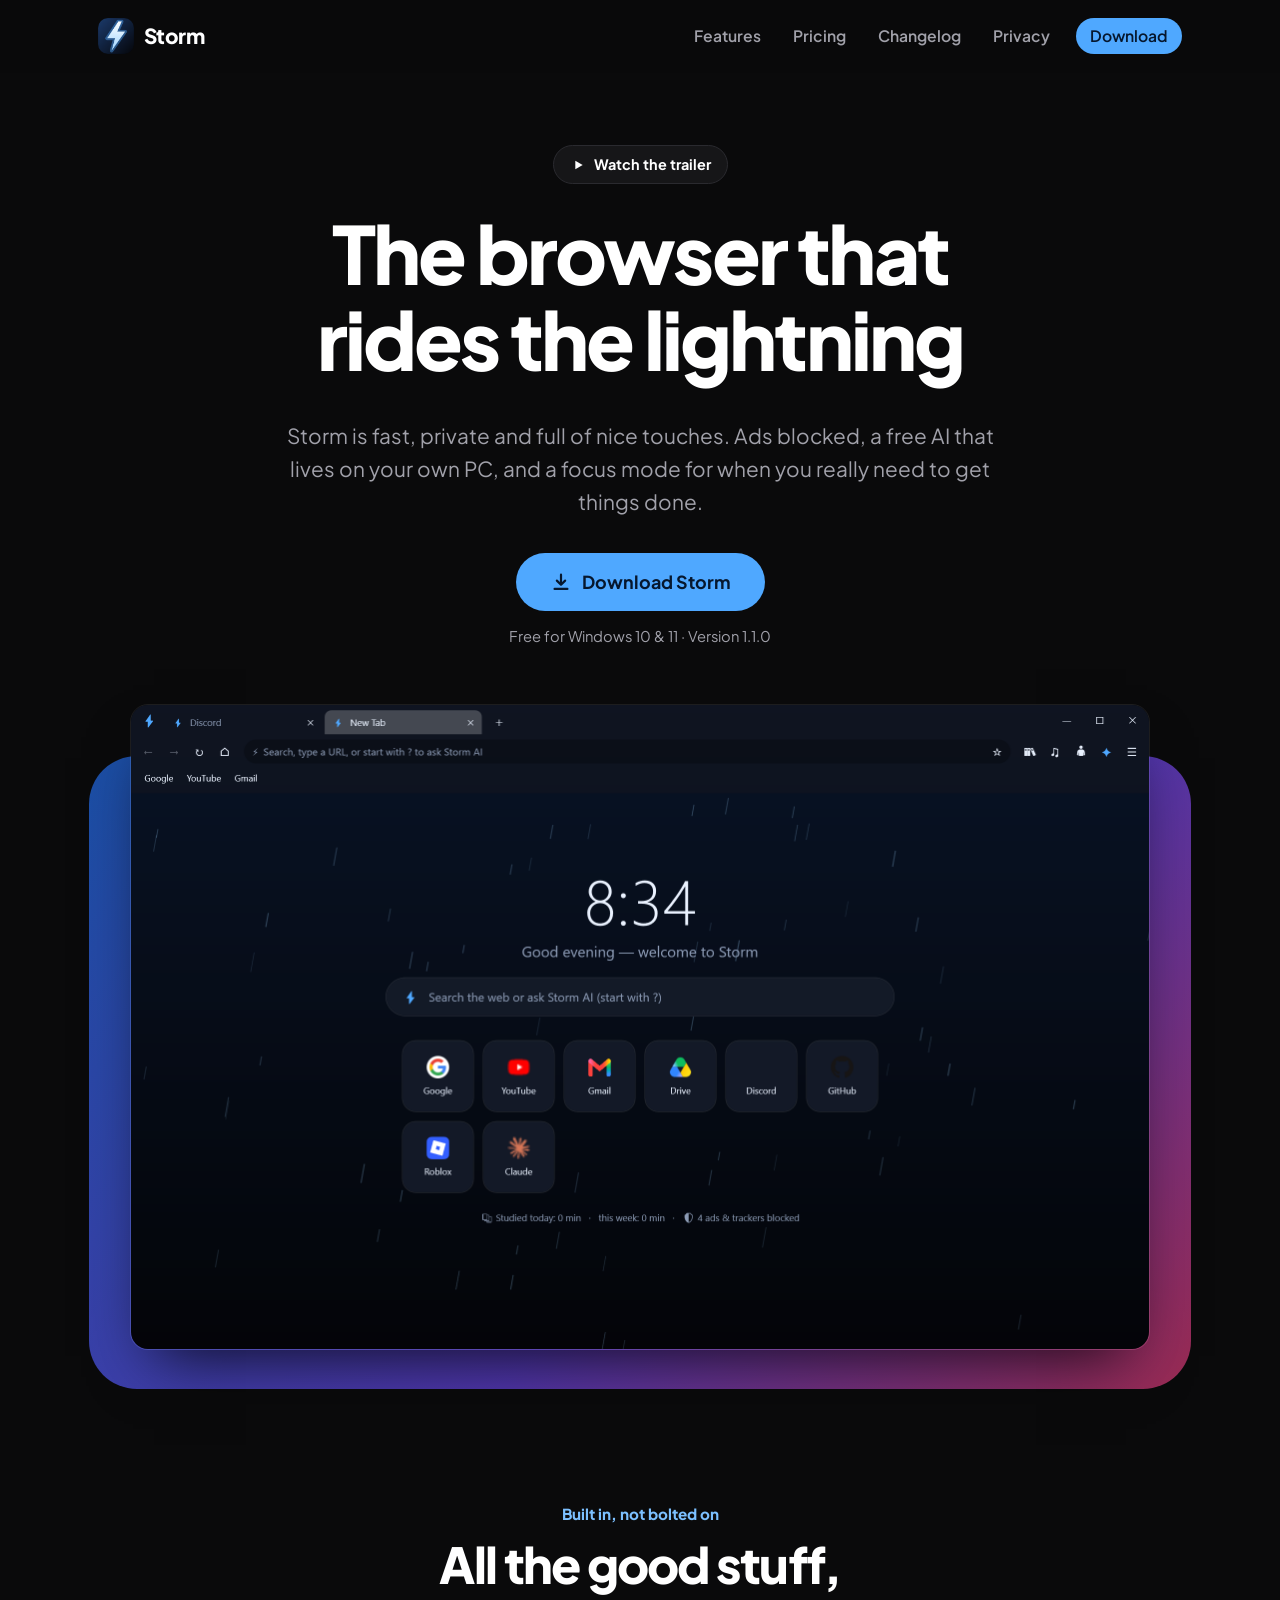
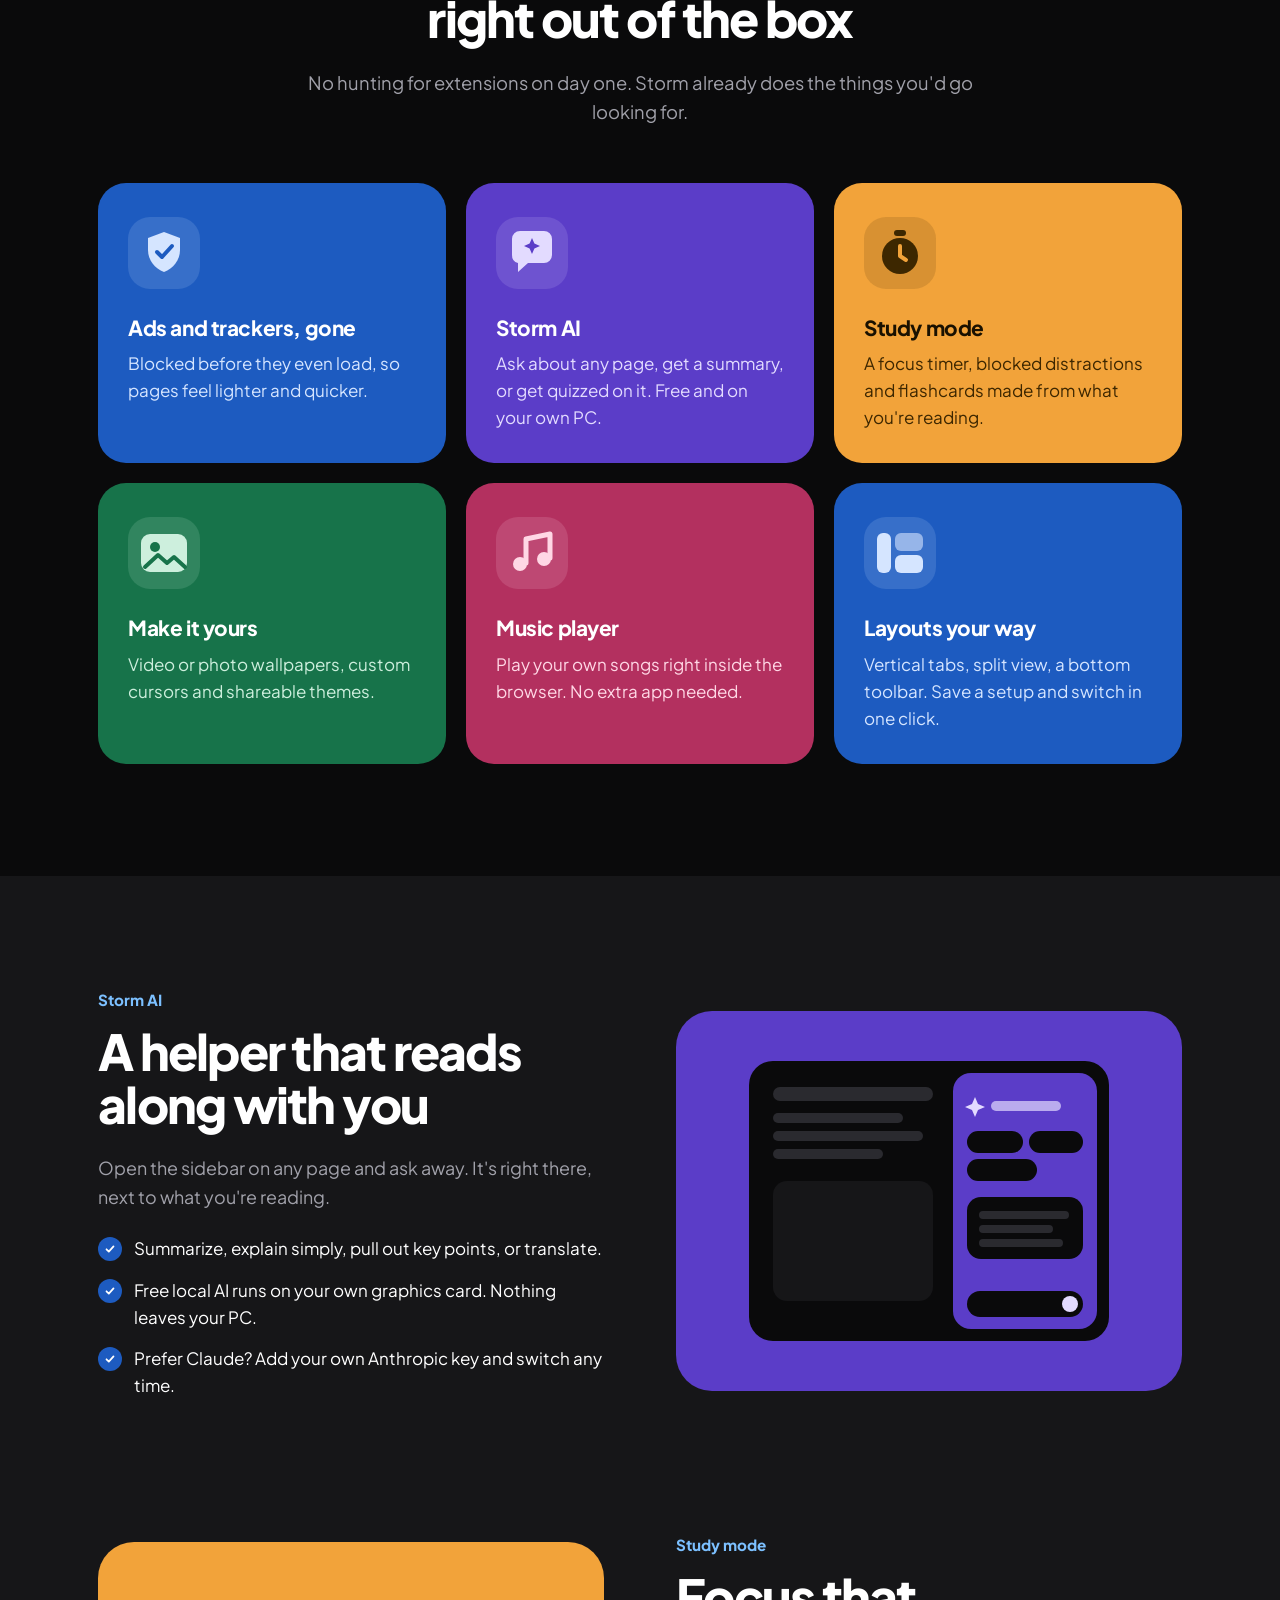
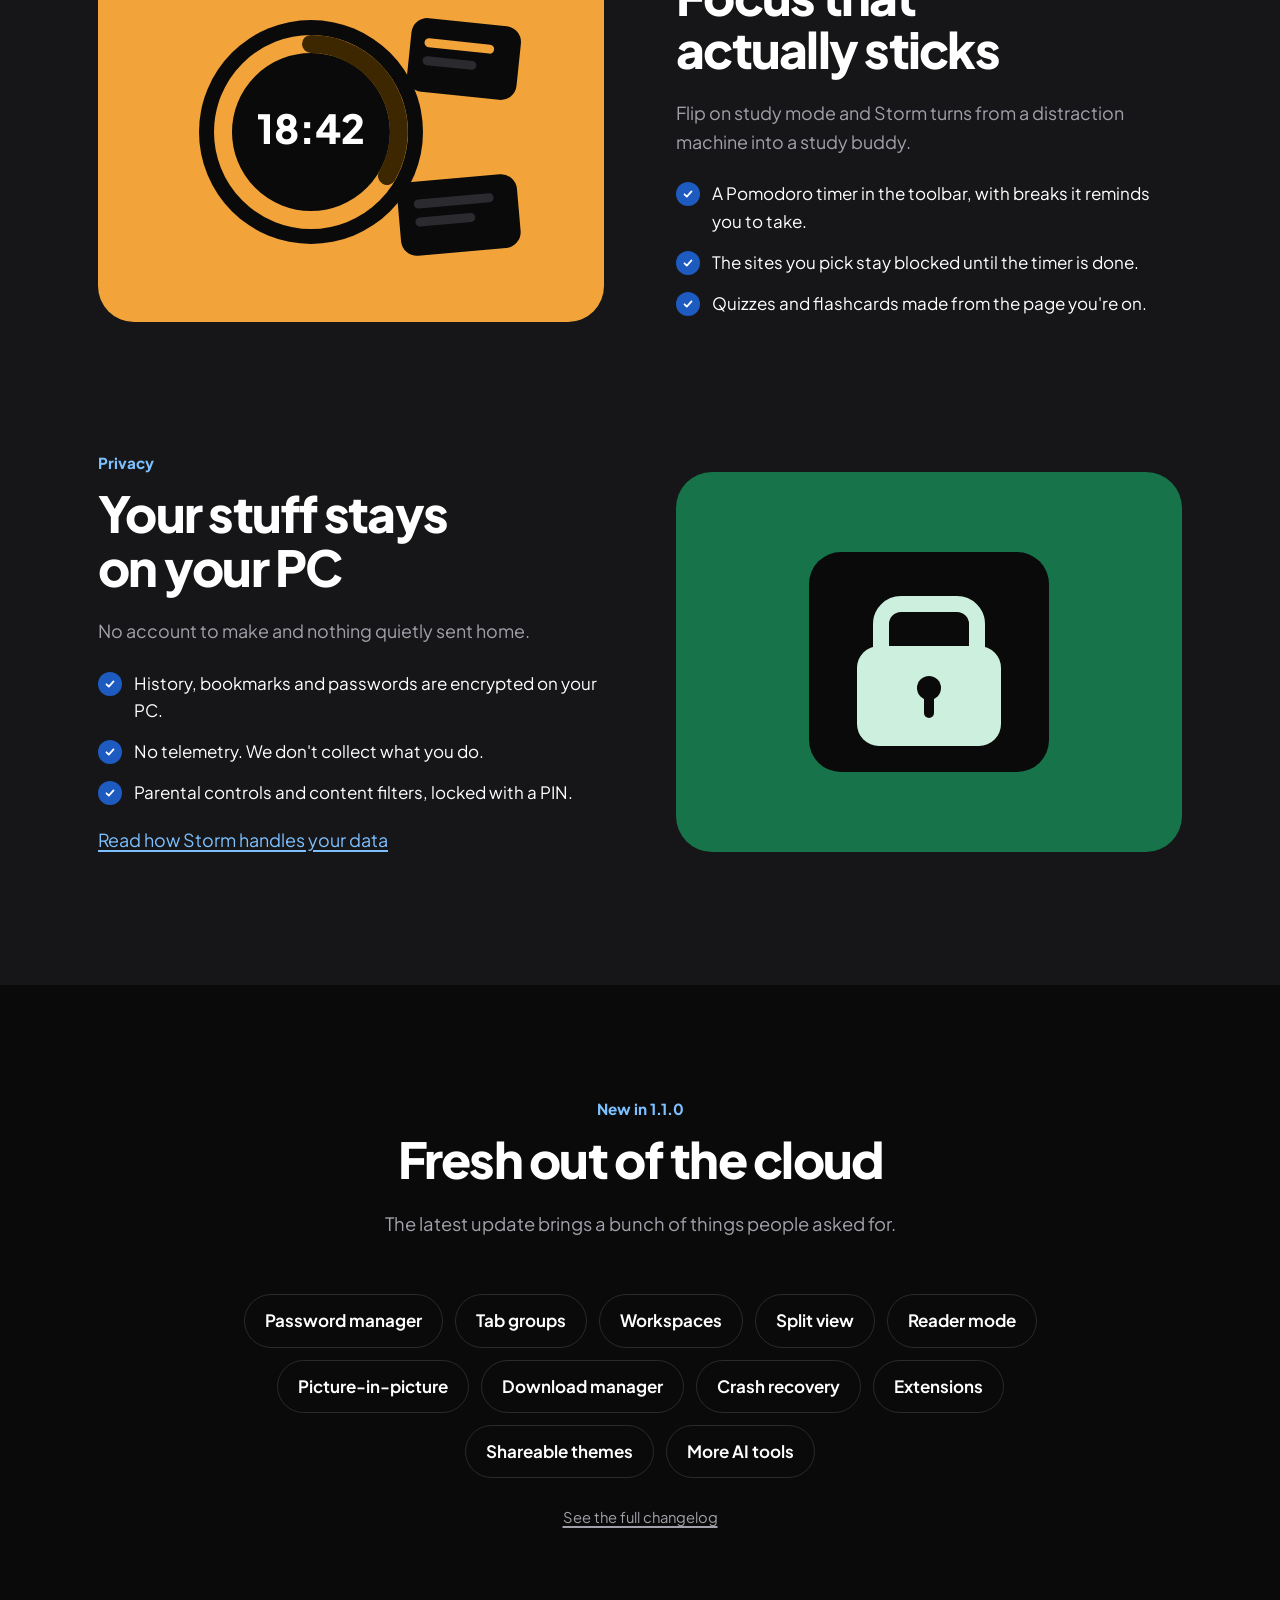
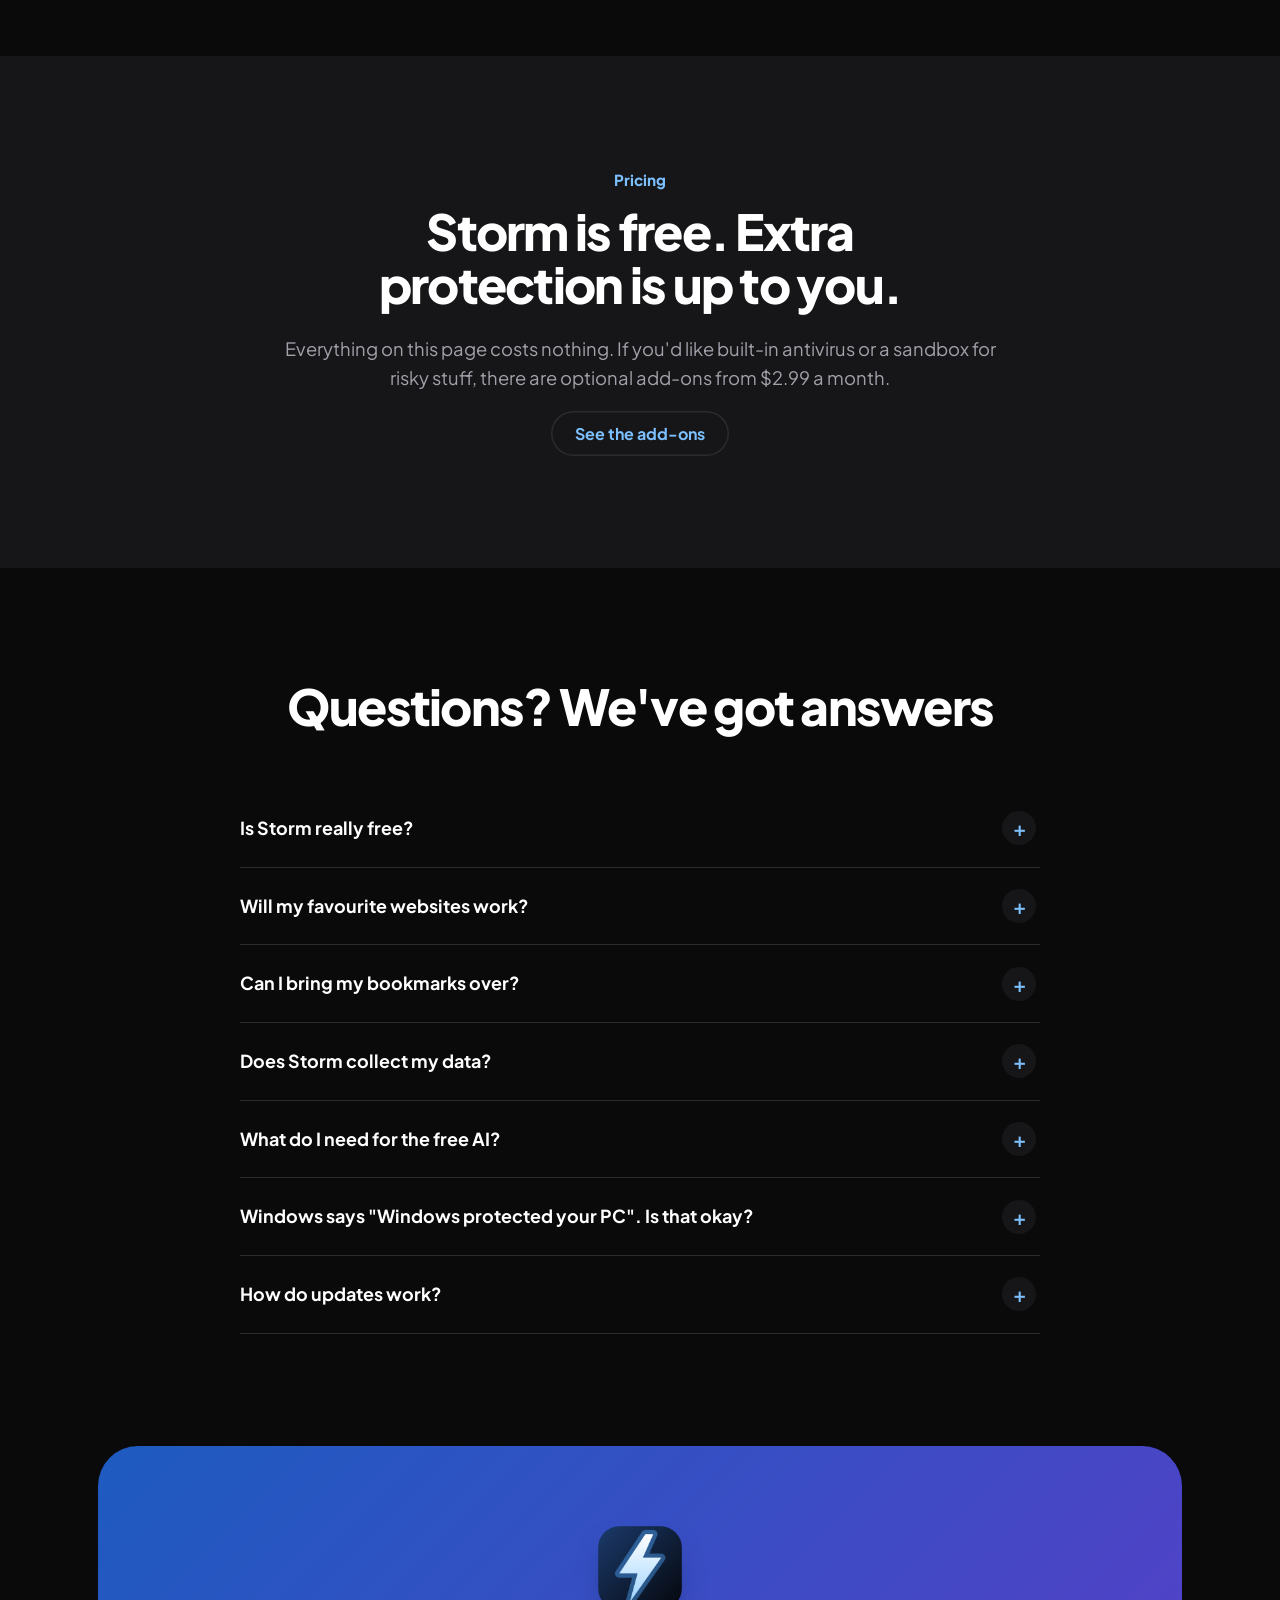
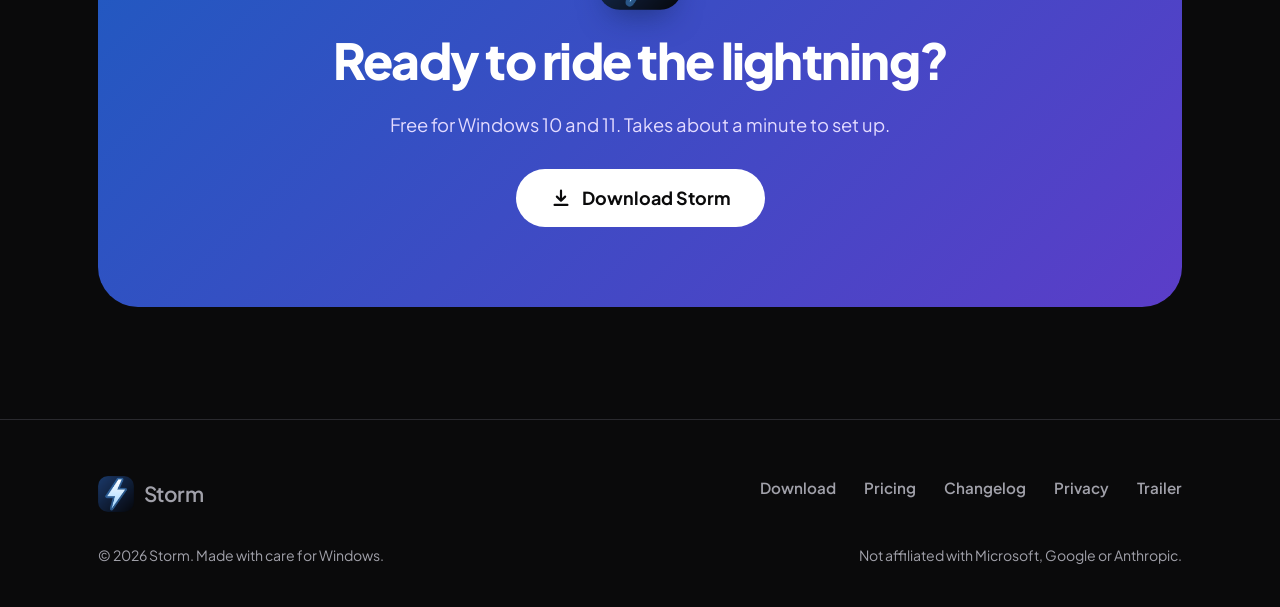
==== commit 93e9caa2: "Mirage is now a sandbox" ====
--- a/index.html
+++ b/index.html
@@ -206,7 +206,7 @@
       <div class="head reveal" style="margin-bottom:0">
         <span class="eyebrow">Pricing</span>
         <h2>Storm is free. Extra protection is up to you.</h2>
-        <p>Everything on this page costs nothing. If you'd like antivirus or a VPN built in, there are optional add-ons from $2.99 a month.</p>
+        <p>Everything on this page costs nothing. If you'd like built-in antivirus or a sandbox for risky stuff, there are optional add-ons from $2.99 a month.</p>
         <a class="btn btn-ghost" href="pricing.html">See the add-ons</a>
       </div>
     </div>
